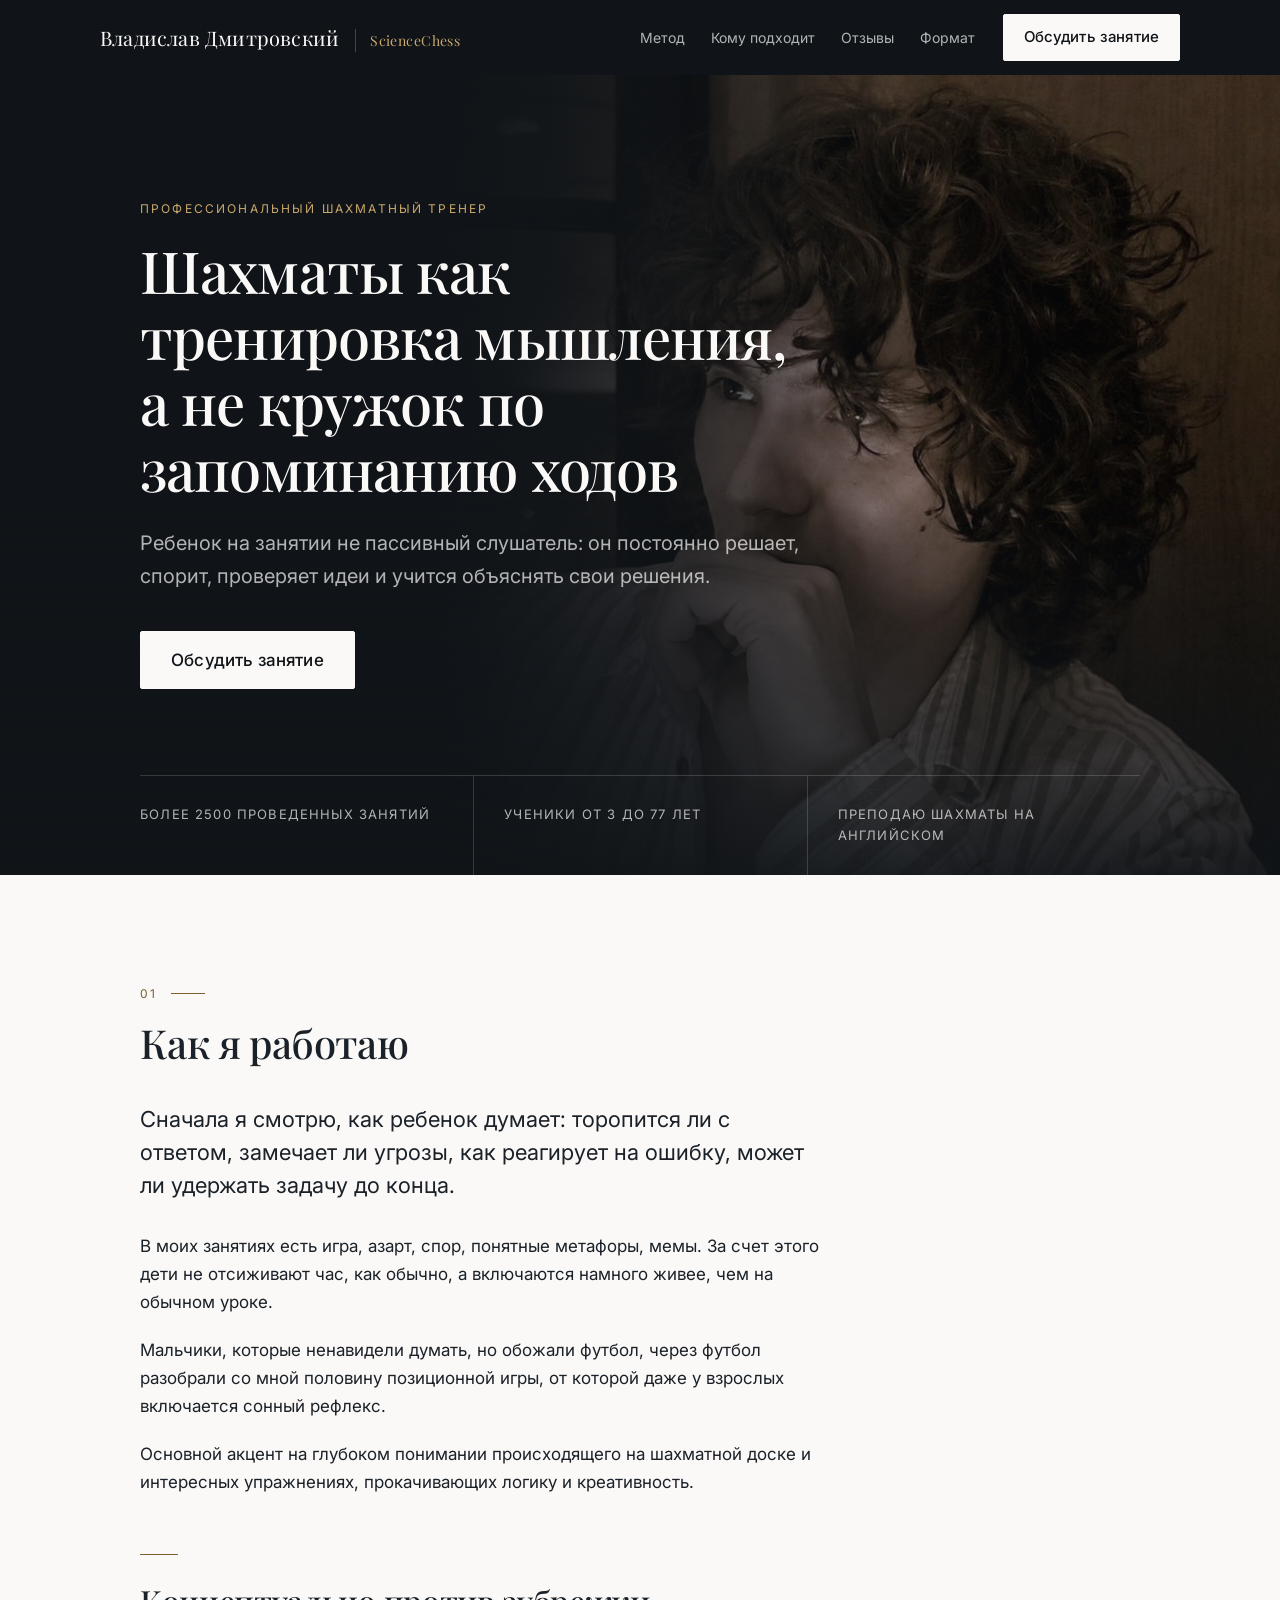
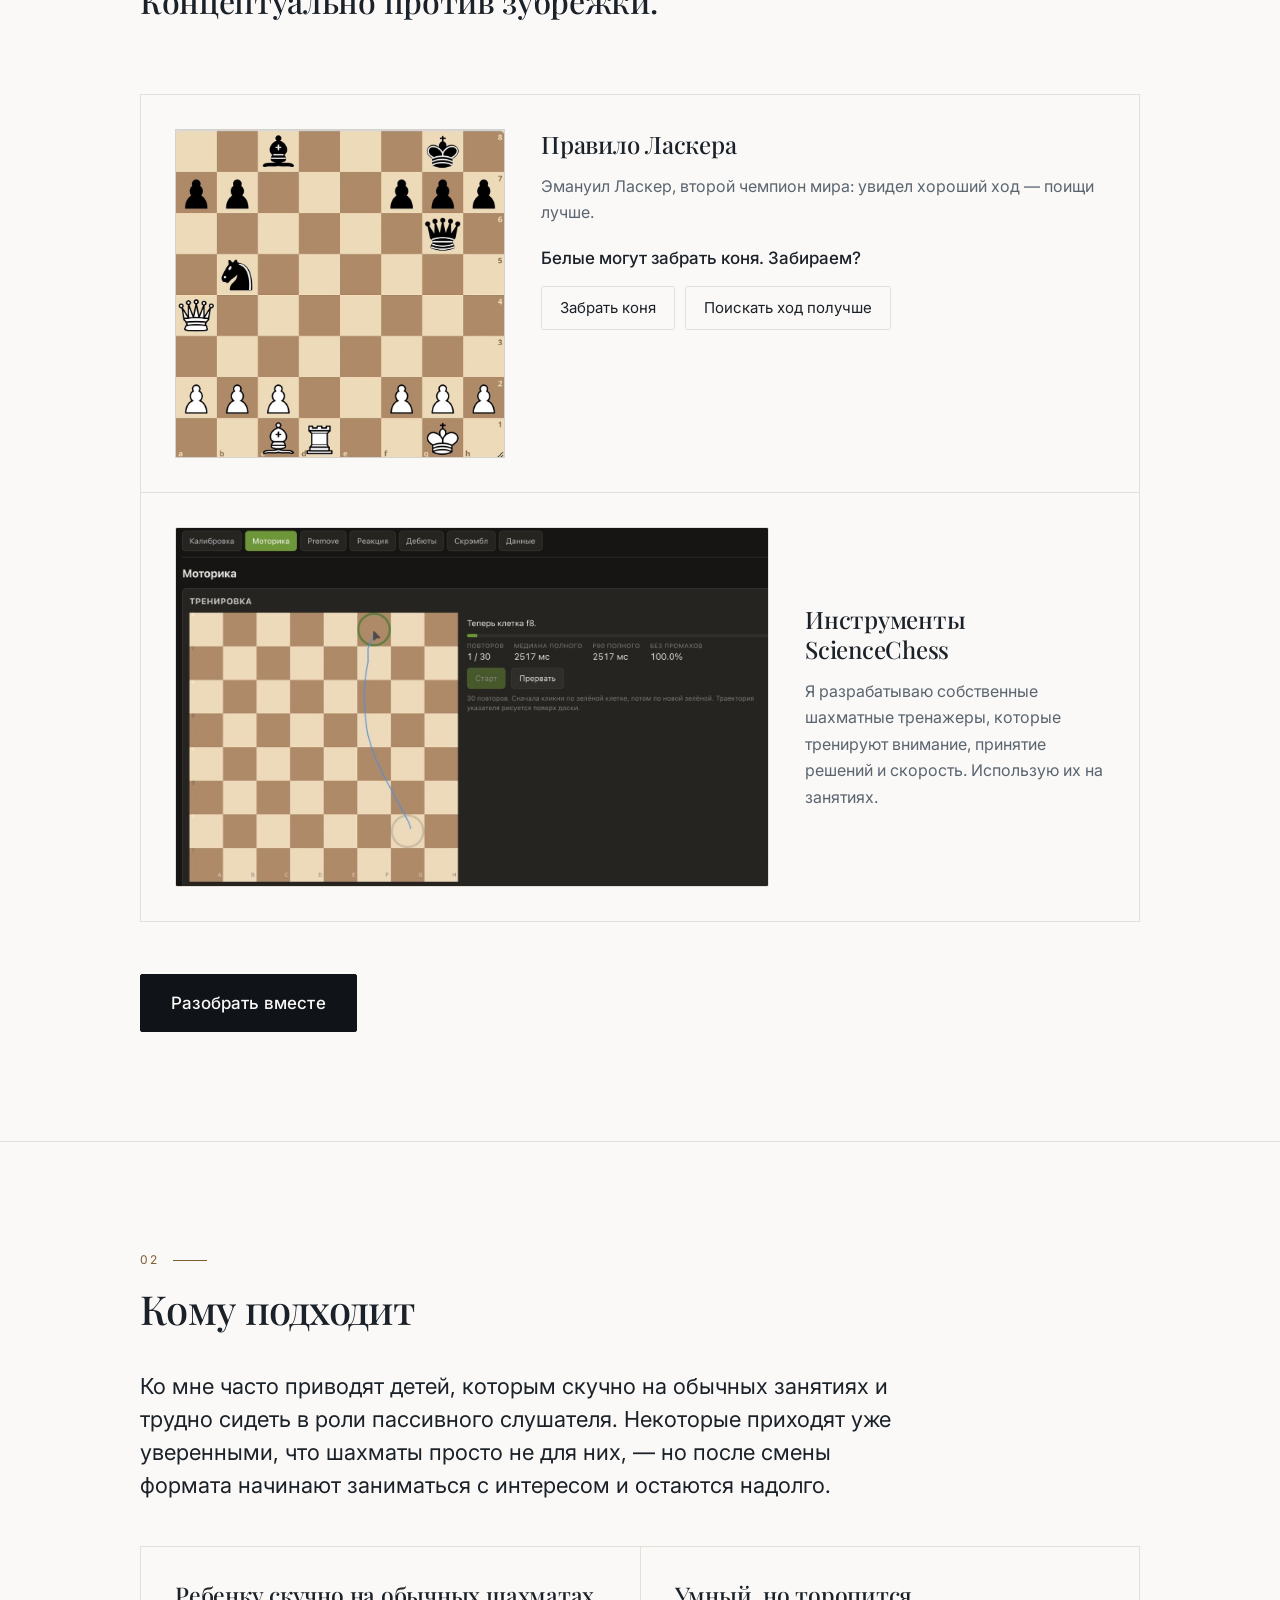
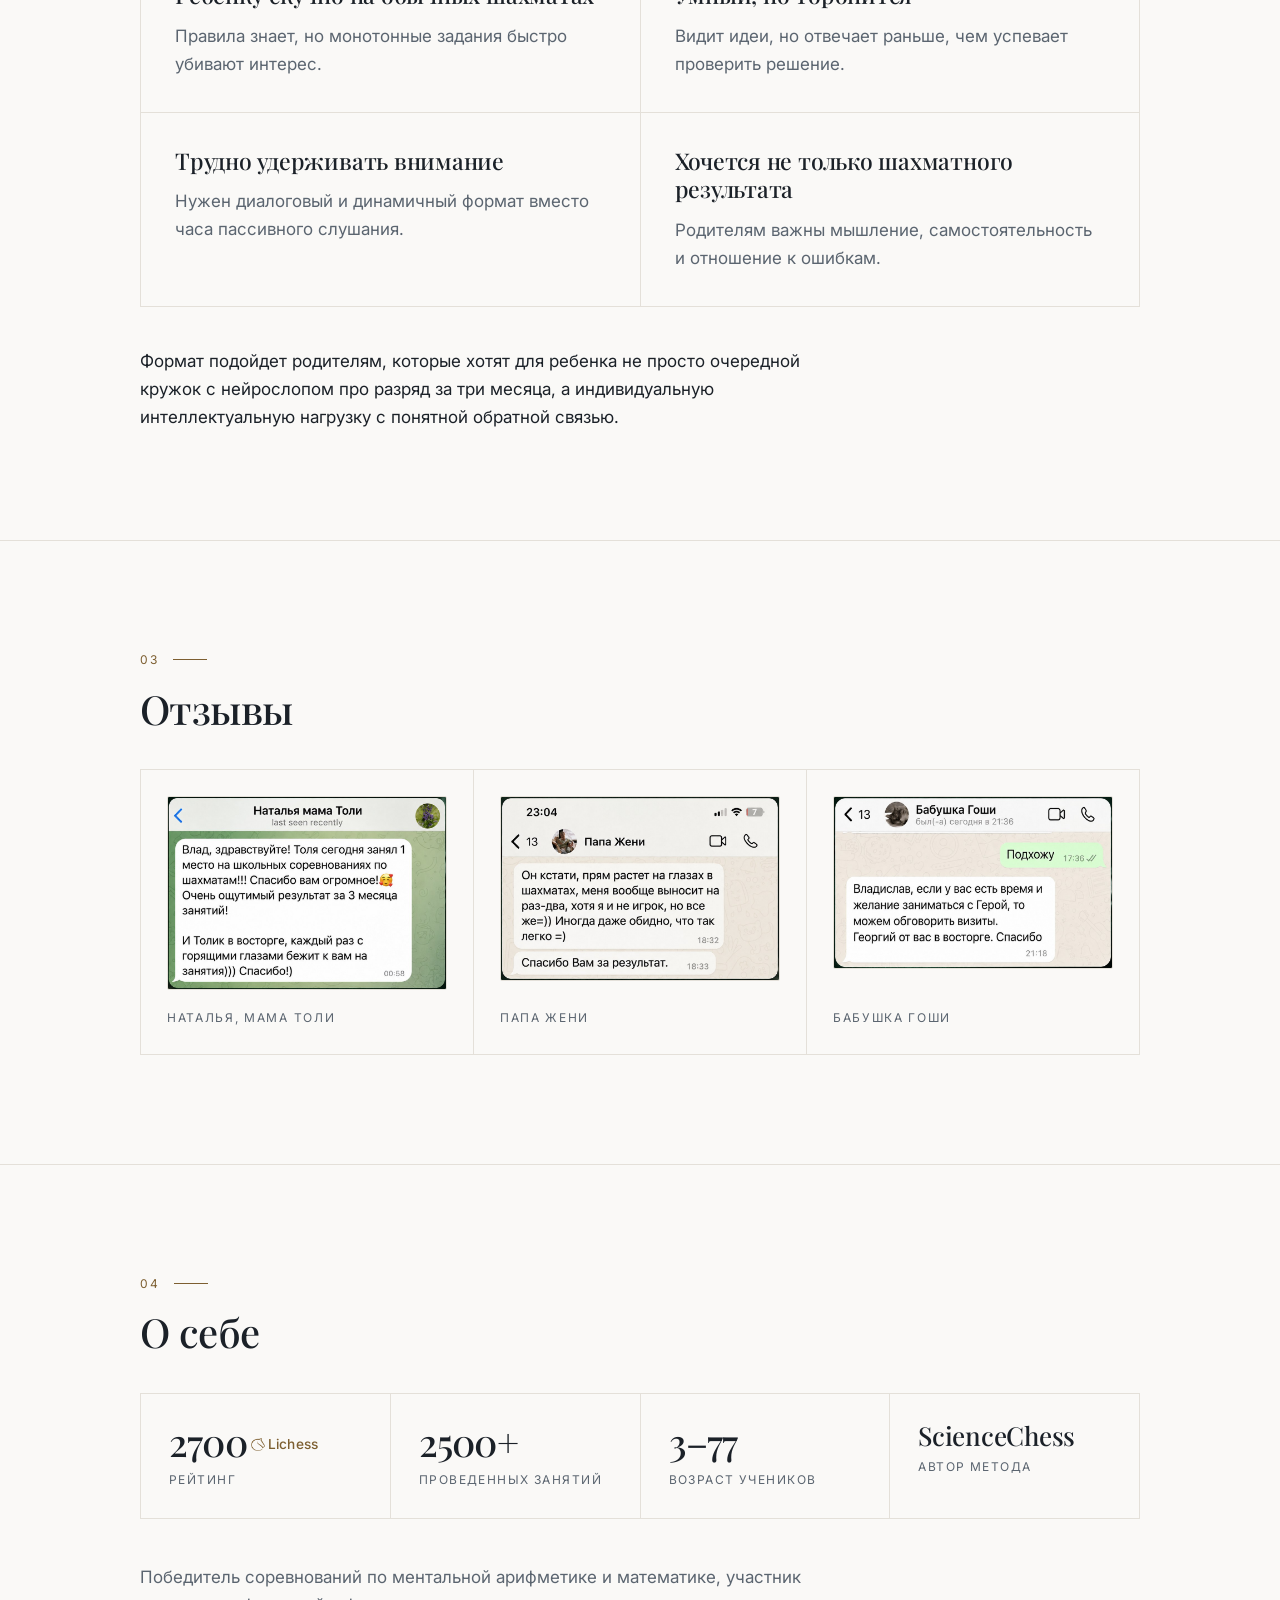
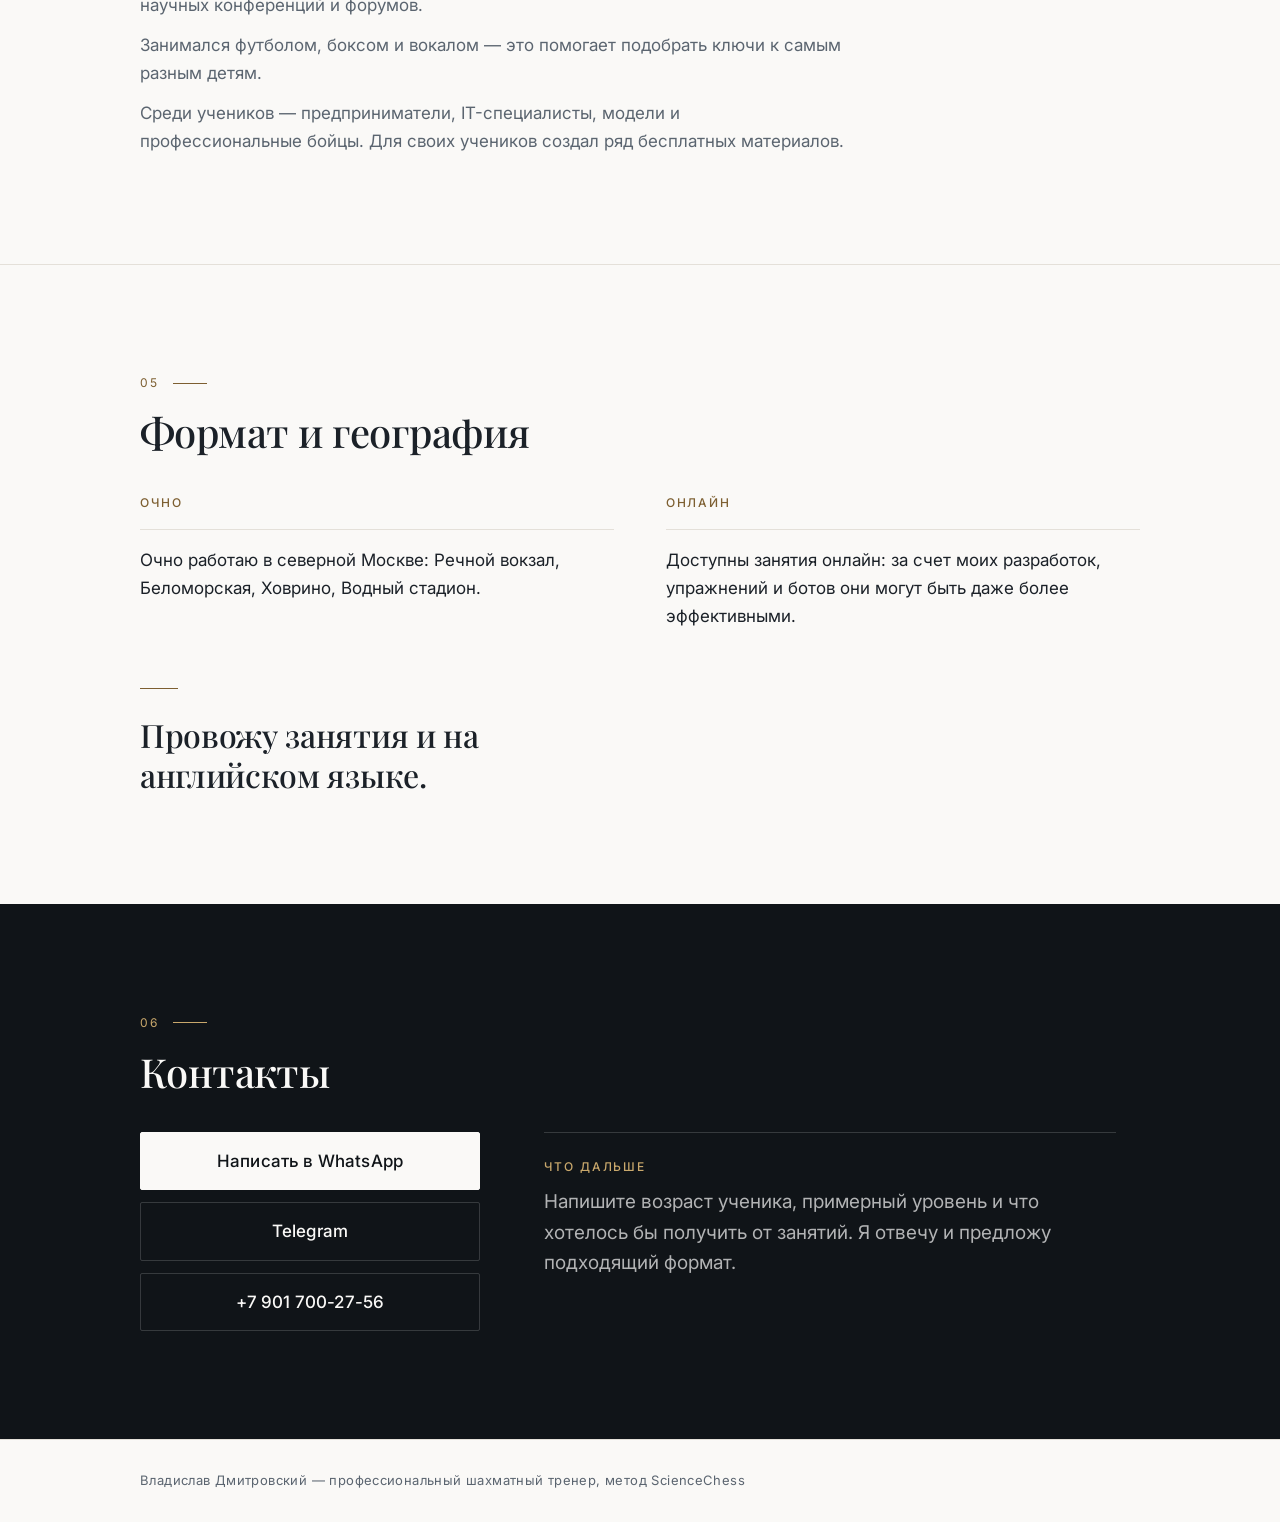
==== index.html @ f766cb36 "Initial site: single-page ScienceChess landing Static index.html with inline CSS/JS, images in image" ====
<!DOCTYPE html>
<html lang="ru">
<head>
<meta charset="utf-8">
<meta name="viewport" content="width=device-width, initial-scale=1, viewport-fit=cover">
<meta name="robots" content="index, follow">

<title>Владислав Дмитровский — шахматный тренер. Метод ScienceChess, очно в Москве и онлайн</title>
<meta name="description" content="Профессиональный шахматный тренер. Шахматы как тренировка мышления, а не кружок по запоминанию ходов. Очно в северной Москве и онлайн, занятия на английском.">

<meta property="og:type" content="website">
<meta property="og:locale" content="ru_RU">
<meta property="og:title" content="Владислав Дмитровский — шахматный тренер. Метод ScienceChess, очно в Москве и онлайн">
<meta property="og:description" content="Профессиональный шахматный тренер. Шахматы как тренировка мышления, а не кружок по запоминанию ходов. Очно в северной Москве и онлайн, занятия на английском.">

<!-- ДОМЕН: единственное место для подстановки после публикации.
     Раскомментируйте три строки и замените ВАШ-ДОМЕН.RU на настоящий адрес без слэша на конце.
     Canonical и og-теги должны быть статичными в HTML — часть поисковых роботов
     и превью-краулеров (включая некоторые мессенджеры) не выполняет JavaScript.
<link rel="canonical" href="https://ВАШ-ДОМЕН.RU/">
<meta property="og:url" content="https://ВАШ-ДОМЕН.RU/">
<meta property="og:image" content="https://ВАШ-ДОМЕН.RU/images/og.jpg">
-->

<!-- АНАЛИТИКА: сюда вставляется готовый код выбранного сервиса
     (например Google Analytics 4 / gtag.js, Plausible или Umami — что решите использовать).
     Ничего вставлять не обязательно: сайт работает и без счетчика. Как только сниппет
     появится здесь, события из <script> внизу страницы (см. раздел АНАЛИТИКА) начнут
     доходить до него сами — их код менять не нужно. Свой Measurement ID/токен
     мы не придумываем, его нужно взять в личном кабинете выбранного сервиса. -->

<link rel="icon" href="data:image/svg+xml,%3Csvg xmlns='http://www.w3.org/2000/svg' viewBox='0 0 32 32'%3E%3Crect width='32' height='32' fill='%23101418'/%3E%3Crect x='6' y='6' width='10' height='10' fill='%23c9a86c'/%3E%3Crect x='16' y='16' width='10' height='10' fill='%23c9a86c'/%3E%3C/svg%3E">

<link rel="preconnect" href="https://fonts.googleapis.com">
<link rel="preconnect" href="https://fonts.gstatic.com" crossorigin>
<link href="https://fonts.googleapis.com/css2?family=Inter:wght@400;500&amp;family=Playfair+Display:wght@500&amp;display=swap" rel="stylesheet">

<style>
/* ==== Палитра и размеры. Для смены оформления правится только этот блок ==== */
:root{
  --ink:#101418;                    /* темные секции: первый экран и контакты */
  --ink-soft:#20272f;
  --paper:#faf9f7;                  /* основной светлый фон */
  --text:#1b2128;
  --muted:#5b6570;
  --line:#e4e0d9;                   /* волосяные линии на светлом */
  --line-dark:rgba(255,255,255,.16);
  --muted-dark:rgba(255,255,255,.68);
  --accent:#7d5f31;                 /* сдержанная латунь, только мелкие акценты */
  --accent-light:#c9a86c;           /* та же латунь для темного фона */
  --wrap:1080px;
  --sp:clamp(64px,8.5vw,116px);     /* вертикальные отступы секций */
}

*{box-sizing:border-box}
html{-webkit-text-size-adjust:100%}
body{
  margin:0;
  background:var(--paper);
  color:var(--text);
  font-family:"Inter",-apple-system,BlinkMacSystemFont,"Segoe UI",Arial,sans-serif;
  font-size:17px;
  line-height:1.65;
  overflow-wrap:break-word;
  -webkit-font-smoothing:antialiased;
}
h1,h2{
  font-family:"Playfair Display",Georgia,"Times New Roman",serif;
  font-weight:500;line-height:1.14;letter-spacing:-.015em;margin:0;
}
h1{font-size:clamp(35px,5.8vw,58px)}
h2{font-size:clamp(26px,3.8vw,40px)}
h3{font-size:12px;font-weight:500;margin:0;letter-spacing:.16em;text-transform:uppercase}
p{margin:0 0 20px}
p:last-child{margin-bottom:0}
a{color:inherit}
::selection{background:var(--accent);color:#fff}

.wrap{max-width:var(--wrap);margin:0 auto;padding:0 clamp(20px,5vw,40px)}
.section,.contacts{scroll-margin-top:16px}
.section{padding:var(--sp) 0}
/* якорь должен всплывать ниже sticky-шапки на всех ширинах, где она sticky (с 760px) */
@media(min-width:760px){.section,.contacts{scroll-margin-top:92px}}
.section + .section{border-top:1px solid var(--line)}
.prose{max-width:62ch}

/* Номер секции над заголовком */
.eyebrow{
  display:flex;align-items:center;gap:14px;
  font-size:12px;letter-spacing:.18em;color:var(--accent);
  margin:0 0 16px;
}
.eyebrow::after{content:"";width:34px;height:1px;background:currentColor}
.sec-head{margin-bottom:38px}

/* Фокус виден на всех интерактивных элементах */
a:focus-visible,button:focus-visible,input:focus-visible,textarea:focus-visible{
  outline:2px solid var(--accent);outline-offset:3px;border-radius:2px;
}
.on-dark a:focus-visible,.on-dark button:focus-visible,
.on-dark input:focus-visible,.on-dark textarea:focus-visible{outline-color:var(--accent-light)}

/* ==== Кнопки. Высота не меньше 44px ==== */
.btn{
  display:inline-flex;align-items:center;justify-content:center;
  min-height:52px;padding:14px 30px;
  border:1px solid var(--ink);border-radius:2px;
  background:var(--ink);color:var(--paper);
  font:inherit;font-weight:500;letter-spacing:.01em;
  text-decoration:none;cursor:pointer;
  transition:background .18s ease,color .18s ease,border-color .18s ease;
}
.btn-sm{min-height:46px;padding:10px 20px;font-size:15px}
.btn-outline{background:transparent;color:var(--ink);border-color:var(--ink)}
/* Те же кнопки на темном фоне */
.on-dark .btn{background:var(--paper);color:var(--ink);border-color:var(--paper)}
.on-dark .btn-line{background:transparent;color:var(--paper);border-color:var(--line-dark)}

/* ==== Шапка ====
   Полное меню появляется только с 900px: на меньшей ширине оно не влезает
   в одну строку рядом с именем и кнопкой. До 760px шапка совсем компактная */
.site-header{background:var(--ink);color:var(--paper)}
.header-in{
  display:flex;align-items:center;gap:12px 28px;flex-wrap:nowrap;
  padding:12px 0;min-height:56px;
}
.brand{display:flex;align-items:baseline;margin-right:auto;min-width:0}
.brand-top{display:flex;align-items:baseline;gap:clamp(10px,2.6vw,16px)}
.brand-name{font-family:"Playfair Display",serif;font-size:clamp(17px,4.4vw,20px);letter-spacing:.01em;white-space:nowrap}
/* название системы стоит рядом с именем и отделено волосяной линией */
.brand-system{
  font-family:"Playfair Display",Georgia,serif;
  font-size:clamp(12px,3vw,14px);letter-spacing:.03em;color:var(--accent-light);
  white-space:nowrap;padding-left:clamp(9px,2.4vw,14px);
  border-left:1px solid rgba(255,255,255,.22);
}
.nav{display:none}
.header-cta{display:none}
@media(min-width:760px){
  .site-header{position:sticky;top:0;z-index:20}
  .header-in{padding:14px 0}
  .header-cta{display:inline-flex}
}
@media(min-width:940px){
  .nav{display:flex;gap:2px 26px;flex-wrap:nowrap}
}
.nav a{
  display:inline-flex;align-items:center;min-height:44px;white-space:nowrap;
  color:var(--muted-dark);text-decoration:none;font-size:14px;
  transition:color .18s ease;
}

/* ==== Первый экран ==== */
.hero{position:relative;overflow:hidden;background:var(--ink);color:var(--paper);padding:clamp(62px,10vw,124px) 0 0}
.hero > .wrap{position:relative;z-index:2}
/* Фотография на первом экране: файл меняется в .hero-photo */
.hero-photo{
  position:absolute;top:0;right:0;bottom:0;left:34%;z-index:0;pointer-events:none;
  background:url("images/vladislav.jpg") no-repeat 46% 22%/cover;
  filter:grayscale(.35) contrast(1.05) brightness(1.06);
  /* левый край растворяется, чтобы фото не читалось как вставленный прямоугольник */
  -webkit-mask-image:linear-gradient(90deg,transparent 0%,rgba(0,0,0,.45) 26%,#000 58%);
  mask-image:linear-gradient(90deg,transparent 0%,rgba(0,0,0,.45) 26%,#000 58%);
}
/* Затемнение, чтобы текст оставался читаемым поверх фото */
.hero-scrim{
  position:absolute;inset:0;z-index:1;pointer-events:none;
  background:
    linear-gradient(180deg,transparent 52%,rgba(16,20,24,.55) 76%,rgba(16,20,24,.92) 100%),
    linear-gradient(90deg,var(--ink) 0%,rgba(16,20,24,.96) 30%,rgba(16,20,24,.78) 44%,rgba(16,20,24,.4) 64%,rgba(16,20,24,.18) 100%);
}
@media(max-width:759px){
  /* на телефоне фото занимает полосу сверху и растворяется вниз, текст под ним */
  .hero{padding-top:clamp(272px,70vw,360px)}
  .hero-photo{
    left:0;bottom:auto;height:clamp(276px,72vw,368px);
    /* кадр плотнее, чтобы лицо не терялось на маленьком экране */
    background-position:46% 46%;
    background-size:150% auto;
    filter:grayscale(.3) contrast(1.04) brightness(1.12);
    -webkit-mask-image:linear-gradient(180deg,#000 0%,rgba(0,0,0,.9) 52%,transparent 100%);
    mask-image:linear-gradient(180deg,#000 0%,rgba(0,0,0,.9) 52%,transparent 100%);
  }
  .hero-scrim{
    bottom:auto;height:clamp(276px,72vw,368px);
    background:linear-gradient(180deg,rgba(16,20,24,.28) 0%,rgba(16,20,24,.5) 55%,rgba(16,20,24,.9) 88%,var(--ink) 100%);
  }
}
.hero-eyebrow{
  margin:0 0 18px;font-size:clamp(11px,2.6vw,12px);letter-spacing:.18em;
  text-transform:uppercase;color:var(--accent-light);
}
/* на низких экранах фотография занимает меньше места, чтобы текст начинался раньше */
@media(max-width:759px) and (max-height:720px){
  .hero{padding-top:clamp(200px,52vw,268px)}
  .hero-photo,.hero-scrim{height:clamp(204px,54vw,272px)}
}
.hero h1{max-width:19ch}
.hero-sub{margin-top:26px;max-width:52ch;font-size:clamp(17px,2vw,20px);color:var(--muted-dark)}
.hero-cta{margin-top:38px}
/* Полоса фактов внизу первого экрана */
.facts{
  list-style:none;margin:clamp(48px,7vw,86px) 0 0;padding:0;
  display:grid;grid-template-columns:1fr;
  border-top:1px solid var(--line-dark);
}
@media(min-width:760px){.facts{grid-template-columns:repeat(3,1fr)}}
.facts li{
  padding:20px 0;font-size:13px;letter-spacing:.09em;text-transform:uppercase;
  color:var(--muted-dark);border-bottom:1px solid var(--line-dark);
}
@media(min-width:760px){
  .facts li{padding:28px 30px;border-bottom:0;border-left:1px solid var(--line-dark)}
  .facts li:first-child{padding-left:0;border-left:0}
}

/* ==== Текстовые акценты ==== */
.lead{font-size:clamp(19px,2.1vw,22px);line-height:1.5;max-width:55ch;margin-bottom:30px}
.pull{
  margin:clamp(38px,5vw,58px) 0 0;
  font-family:"Playfair Display",serif;font-weight:500;
  font-size:clamp(23px,3.2vw,32px);line-height:1.26;letter-spacing:-.01em;
  max-width:26ch;
}
.pull::before{content:"";display:block;width:38px;height:1px;background:var(--accent);margin-bottom:26px}

/* ==== Две колонки ==== */
.cols{display:grid;gap:clamp(30px,4vw,56px);grid-template-columns:1fr}
@media(min-width:820px){.cols{grid-template-columns:1fr 1fr}}
.col-title{color:var(--accent);margin-bottom:16px;padding-bottom:16px;border-bottom:1px solid var(--line)}

/* ==== Демонстрация: задача и тренажер ==== */
.demo{
  display:grid;gap:1px;grid-template-columns:1fr;
  background:var(--line);border:1px solid var(--line);
  margin-top:clamp(44px,6vw,72px);
}
.demo-card{
  background:var(--paper);padding:clamp(24px,3vw,34px);
  display:grid;gap:clamp(20px,3vw,36px);grid-template-columns:1fr;
}
@media(min-width:820px){
  /* задача: доска слева, вопрос справа. тренажер: снимок крупнее текста */
  .demo-card--task{grid-template-columns:minmax(240px,330px) 1fr;align-items:start}
  .demo-card--tool{grid-template-columns:1fr minmax(230px,300px);align-items:center}
}
.demo-body{display:flex;flex-direction:column;gap:14px}
.demo-card h3{
  font-family:"Playfair Display",Georgia,serif;font-size:clamp(20px,2.2vw,24px);font-weight:500;
  line-height:1.25;letter-spacing:-.01em;text-transform:none;color:var(--text);
}
.demo-intro{margin:0;color:var(--muted);font-size:16px}
.demo-q{margin:4px 0 0;font-weight:500}
.demo-opts{display:flex;flex-wrap:wrap;gap:10px}
.demo-btn{
  min-height:44px;padding:9px 18px;
  border:1px solid var(--line);border-radius:2px;background:transparent;
  font:inherit;font-size:15px;color:var(--text);cursor:pointer;
  transition:border-color .18s ease,background .18s ease;
}
.demo-btn[aria-pressed="true"]{background:var(--ink);border-color:var(--ink);color:var(--paper)}
.demo-out{margin:0;min-height:3em;color:var(--text)}
.demo-out:empty{min-height:0}

/* Доска в расцветке тренажера */
.board-wrap{position:relative;width:100%;max-width:340px}
.board-img{display:block;width:100%;height:auto;border:1px solid rgba(43,33,25,.18)}
.arrows{position:absolute;inset:0;width:100%;height:100%;pointer-events:none}
/* Стрелки, показываются после ответа */
.arrow{opacity:0;transition:opacity .3s ease}
.arrow.on{opacity:1}
@media (prefers-reduced-motion:reduce){.arrow{transition:none}}

.mid-cta{margin:clamp(36px,5vw,52px) 0 0}

/* ==== Кому подходит: четыре сценария ==== */
.cases{
  display:grid;gap:1px;grid-template-columns:1fr;
  background:var(--line);border:1px solid var(--line);margin-top:clamp(30px,4vw,44px);
}
@media(min-width:720px){.cases{grid-template-columns:1fr 1fr}}
.case{background:var(--paper);padding:clamp(24px,3vw,34px);display:flex;flex-direction:column;gap:12px}
.case h3{
  font-family:"Playfair Display",Georgia,serif;font-size:clamp(19px,2.1vw,23px);font-weight:500;
  line-height:1.25;letter-spacing:-.01em;text-transform:none;color:var(--text);
}
.case p{margin:0;color:var(--muted)}
.cases-note{margin-top:clamp(28px,3.5vw,40px);max-width:62ch}

/* ==== О себе: сначала четыре главных факта, потом биография мелким ==== */
.creds{
  list-style:none;margin:0;padding:0;
  display:grid;gap:1px;grid-template-columns:1fr;
  background:var(--line);border:1px solid var(--line);
}
@media(min-width:560px){.creds{grid-template-columns:1fr 1fr}}
@media(min-width:900px){.creds{grid-template-columns:repeat(4,1fr)}}
.creds li{background:var(--paper);padding:clamp(20px,2.6vw,28px);display:flex;flex-direction:column;gap:8px}
.creds-value{
  font-family:"Playfair Display",Georgia,serif;font-weight:500;
  font-size:clamp(28px,3.6vw,38px);line-height:1.05;letter-spacing:-.02em;
}
.creds-value.is-word{font-size:clamp(21px,2.4vw,26px);letter-spacing:-.01em}
/* «Lichess» рядом с рейтингом: набрана обычным шрифтом мельче цифр,
   поэтому размер задан в em относительно родителя — масштабируется вместе с числом */
.creds-platform{
  display:inline-flex;align-items:center;gap:.24em;
  font-family:"Inter",sans-serif;font-weight:500;
  font-size:.36em;letter-spacing:.01em;color:var(--accent);
  vertical-align:.4em;margin-left:.3em;
}
.creds-mark{width:1em;height:1em}
.creds-label{font-size:12px;letter-spacing:.12em;text-transform:uppercase;color:var(--muted)}
.about-more{margin-top:clamp(30px,4vw,44px);max-width:64ch;color:var(--muted)}
.about-more p{margin:0 0 12px}
.about-more p:last-child{margin-bottom:0}

/* ==== Отзывы ==== */
.cards{display:grid;gap:1px;grid-template-columns:1fr;background:var(--line);border:1px solid var(--line)}
@media(min-width:820px){.cards{grid-template-columns:repeat(3,1fr)}}
.card{
  background:var(--paper);margin:0;padding:clamp(20px,2.4vw,26px);
  display:flex;flex-direction:column;gap:18px;
}
/* Скриншот отзыва, по клику открывается крупнее */
.shot{
  display:block;width:100%;padding:0;margin:0;border:1px solid var(--line);
  background:none;cursor:zoom-in;border-radius:2px;overflow:hidden;
  transition:border-color .18s ease;
}
.shot img{display:block;width:100%;height:auto}
.card figcaption{margin-top:auto;font-size:12px;letter-spacing:.14em;text-transform:uppercase;color:var(--muted)}

/* Просмотр скриншота во весь экран */
.lightbox{
  border:0;padding:0;background:transparent;
  max-width:100vw;max-height:100vh;max-height:100dvh;
  width:100%;height:100%;overflow:auto;
}
.lightbox::backdrop{background:rgba(16,20,24,.97)}
.lightbox-in{min-height:100%;display:flex;align-items:center;justify-content:center;padding:clamp(16px,4vw,48px)}
.lightbox img{max-width:min(940px,100%);width:100%;height:auto;border-radius:2px}
.lightbox-close{
  position:fixed;
  top:calc(12px + env(safe-area-inset-top,0px));
  right:calc(12px + env(safe-area-inset-right,0px));
  min-height:44px;min-width:44px;padding:10px 18px;
  border:1px solid rgba(255,255,255,.4);border-radius:2px;
  background:rgba(16,20,24,.7);color:var(--paper);font:inherit;font-size:15px;cursor:pointer;
}
.lightbox-close:focus-visible{outline:2px solid var(--accent-light);outline-offset:3px}

/* ==== Контакты ==== */
.contacts{background:var(--ink);color:var(--paper);padding:var(--sp) 0}
.contacts .eyebrow{color:var(--accent-light)}
.contacts-grid{display:grid;gap:clamp(32px,5vw,72px);grid-template-columns:1fr;align-items:start}
@media(min-width:760px){.contacts-grid{grid-template-columns:minmax(260px,340px) 1fr}}
.contact-links{display:flex;flex-direction:column;gap:12px;max-width:420px}
.contact-links .btn{width:100%}
/* кнопка SMS имеет смысл только там, где есть телефон */
.only-touch{display:none}
@media (hover:none) and (pointer:coarse){.only-touch{display:inline-flex}}
[hidden]{display:none !important}
/* Что происходит после заявки */
.next-step{border-top:1px solid var(--line-dark);padding-top:24px;max-width:52ch}
.next-step h3{color:var(--accent-light);margin-bottom:10px}
.next-step p{margin:0;color:var(--muted-dark);font-size:clamp(17px,1.9vw,19px);line-height:1.6}

.site-footer{padding:30px 0;font-size:13px;letter-spacing:.03em;color:var(--muted);border-top:1px solid var(--line)}

/* ==== Нижняя панель на телефоне: кнопка всегда под рукой ==== */
.mobile-cta{
  position:fixed;left:0;right:0;bottom:0;z-index:30;
  display:flex;gap:10px;
  padding:10px calc(16px + env(safe-area-inset-right,0px))
          calc(10px + env(safe-area-inset-bottom,0px))
          calc(16px + env(safe-area-inset-left,0px));
  background:rgba(250,249,247,.94);border-top:1px solid var(--line);
  backdrop-filter:blur(10px);
  transition:transform .28s ease;
  /* по умолчанию спрятана: пока кнопка на первом экране видна, панель не нужна */
  transform:translateY(130%);
}
.mobile-cta[data-hidden="false"]{transform:translateY(0)}
.mobile-cta .btn{flex:1;min-width:0}
@media(min-width:760px){.mobile-cta{display:none}}
@media(max-width:759px){
  body{padding-bottom:0;transition:padding-bottom .28s ease}
  body.has-mobile-cta{padding-bottom:calc(80px + env(safe-area-inset-bottom,0px))}
}
@media(max-width:759px) and (prefers-reduced-motion:reduce){body{transition:none}}

/* Наведение имеет смысл только для мыши, на тач-устройствах не применяется */
@media (hover:hover) and (pointer:fine){
  .btn:hover{background:var(--ink-soft);border-color:var(--ink-soft)}
  .btn-outline:hover{background:var(--ink);color:var(--paper)}
  .on-dark .btn:hover{background:#fff;border-color:#fff}
  .on-dark .btn-line:hover{background:rgba(255,255,255,.08);border-color:rgba(255,255,255,.45)}
  .nav a:hover{color:var(--paper)}
  .demo-btn:hover{border-color:#cfc8bb;background:rgba(0,0,0,.03)}
  .shot:hover{border-color:#c9c3b8}
  .lightbox-close:hover{background:var(--ink)}
}

/* ==== Появление блоков при скролле ==== */
.reveal{opacity:0;transform:translateY(16px);transition:opacity .6s ease,transform .6s ease}
.reveal.is-visible{opacity:1;transform:none}
@media (prefers-reduced-motion:reduce){
  .reveal{opacity:1;transform:none;transition:none}
  .mobile-cta{transition:none}
  html{scroll-behavior:auto}
}
@media (prefers-reduced-motion:no-preference){html{scroll-behavior:smooth}}
</style>

<!-- Если JS не выполнится, секции с классом .reveal останутся невидимыми
     (в обычном режиме их проявляет скролл-анимация через JS) -->
<noscript><style>.reveal{opacity:1!important;transform:none!important}</style></noscript>
</head>
<body>

<header class="site-header on-dark">
  <div class="wrap header-in">
    <div class="brand">
      <span class="brand-top">
        <span class="brand-name">Владислав Дмитровский</span>
        <span class="brand-system">ScienceChess</span>
      </span>
    </div>
    <nav class="nav" aria-label="Разделы страницы">
      <a href="#how">Метод</a>
      <a href="#who">Кому подходит</a>
      <a href="#reviews">Отзывы</a>
      <a href="#format">Формат</a>
    </nav>
    <a class="btn btn-sm header-cta" href="#contacts">Обсудить занятие</a>
  </div>
</header>

<main>

  <!-- 1. Первый экран -->
  <section class="hero on-dark">
    <div class="hero-photo" aria-hidden="true"></div>
    <div class="hero-scrim" aria-hidden="true"></div>
    <div class="wrap">
      <p class="hero-eyebrow">Профессиональный шахматный тренер</p>
      <h1>Шахматы как тренировка мышления, а не кружок по запоминанию ходов</h1>
      <p class="hero-sub">Ребенок на занятии не пассивный слушатель: он постоянно решает, спорит, проверяет идеи и учится объяснять свои решения.</p>
      <div class="hero-cta"><a class="btn" id="hero-cta" href="#contacts">Обсудить занятие</a></div>
      <ul class="facts">
        <li>Более 2500 проведенных занятий</li>
        <li>Ученики от 3 до 77 лет</li>
        <li>Преподаю шахматы на английском</li>
      </ul>
    </div>
  </section>

  <!-- 2. Как я работаю -->
  <section id="how" class="section reveal">
    <div class="wrap">
      <div class="sec-head">
        <p class="eyebrow">01</p>
        <h2>Как я работаю</h2>
      </div>
      <div class="prose">
        <p class="lead">Сначала я смотрю, как ребенок думает: торопится ли с ответом, замечает ли угрозы, как реагирует на ошибку, может ли удержать задачу до конца.</p>
        <p>В моих занятиях есть игра, азарт, спор, понятные метафоры, мемы. За счет этого дети не отсиживают час, как обычно, а включаются намного живее, чем на обычном уроке.</p>
        <p>Мальчики, которые ненавидели думать, но обожали футбол, через футбол разобрали со мной половину позиционной игры, от которой даже у взрослых включается сонный рефлекс.</p>
        <p>Основной акцент на глубоком понимании происходящего на шахматной доске и интересных упражнениях, прокачивающих логику и креативность.</p>
      </div>
      <p class="pull">Концептуально против зубрежки.</p>

      <div class="demo">
        <!-- Задача. Диаграмма — images/task-board.jpg, стрелки задаются в BOARD_ARROWS -->
        <div class="demo-card demo-card--task">
          <div class="board-wrap">
            <img class="board-img" src="images/task-board.jpg" width="900" height="899" loading="lazy" decoding="async"
                 alt="Позиция: у белых ферзь a4, ладья d1, слон c1, король g1 и пешки a2, b2, c2, f2, g2, h2. У черных ферзь g6, конь b5, слон c8, король g8 и пешки a7, b7, f7, g7, h7. Ход белых.">
          </div>
          <div class="demo-body">
            <h3>Правило Ласкера</h3>
            <p class="demo-intro">Эмануил Ласкер, второй чемпион мира: увидел хороший ход — поищи лучше.</p>
            <p class="demo-q">Белые могут забрать коня. Забираем?</p>
            <div class="demo-opts">
              <button class="demo-btn" type="button" data-answer="grab">Забрать коня</button>
              <button class="demo-btn" type="button" data-answer="look">Поискать ход получше</button>
            </div>
            <p class="demo-out" id="demo-out" role="status" aria-live="polite"></p>
          </div>
        </div>

        <!-- Тренажер -->
        <div class="demo-card demo-card--tool">
          <button class="shot" type="button" aria-label="Открыть снимок тренажера крупнее">
            <img src="images/trainer-1.jpg" width="1400" height="845" loading="lazy" decoding="async"
                 alt="Экран моего тренажера: на доске подсвечены клетки, поверх нарисована траектория указателя, рядом счетчик повторов и время.">
          </button>
          <div class="demo-body">
            <h3>Инструменты ScienceChess</h3>
            <p class="demo-intro">Я разрабатываю собственные шахматные тренажеры, которые тренируют внимание, принятие решений и скорость. Использую их на занятиях.</p>
          </div>
        </div>
      </div>

      <p class="mid-cta"><a class="btn" id="mid-cta" href="#contacts">Разобрать вместе</a></p>
    </div>
  </section>

  <!-- 3. Кому подходит -->
  <section id="who" class="section reveal">
    <div class="wrap">
      <div class="sec-head">
        <p class="eyebrow">02</p>
        <h2>Кому подходит</h2>
      </div>
      <p class="lead">Ко мне часто приводят детей, которым скучно на обычных занятиях и трудно сидеть в роли пассивного слушателя. Некоторые приходят уже уверенными, что шахматы просто не для них, — но после смены формата начинают заниматься с интересом и остаются надолго.</p>

      <div class="cases">
        <div class="case">
          <h3>Ребенку скучно на обычных шахматах</h3>
          <p>Правила знает, но монотонные задания быстро убивают интерес.</p>
        </div>
        <div class="case">
          <h3>Умный, но торопится</h3>
          <p>Видит идеи, но отвечает раньше, чем успевает проверить решение.</p>
        </div>
        <div class="case">
          <h3>Трудно удерживать внимание</h3>
          <p>Нужен диалоговый и динамичный формат вместо часа пассивного слушания.</p>
        </div>
        <div class="case">
          <h3>Хочется не только шахматного результата</h3>
          <p>Родителям важны мышление, самостоятельность и отношение к ошибкам.</p>
        </div>
      </div>

      <p class="cases-note">Формат подойдет родителям, которые хотят для ребенка не просто очередной кружок с нейрослопом про разряд за три месяца, а индивидуальную интеллектуальную нагрузку с понятной обратной связью.</p>
    </div>
  </section>

  <!-- 4. Отзывы -->
  <section id="reviews" class="section reveal">
    <div class="wrap">
      <div class="sec-head">
        <p class="eyebrow">03</p>
        <h2>Отзывы</h2>
      </div>
      <div class="cards">
        <figure class="card">
          <button class="shot" type="button" aria-label="Открыть отзыв крупнее">
            <img src="images/review-1.jpg" width="1000" height="690" loading="lazy" decoding="async"
                 alt="Сообщение от Натальи, мамы Толи: Толя сегодня занял 1 место на школьных соревнованиях по шахматам, очень ощутимый результат за 3 месяца занятий. И Толик в восторге, каждый раз с горящими глазами бежит к вам на занятия.">
          </button>
          <figcaption>Наталья, мама Толи</figcaption>
        </figure>
        <figure class="card">
          <button class="shot" type="button" aria-label="Открыть отзыв крупнее">
            <img src="images/review-2.jpg" width="1000" height="658" loading="lazy" decoding="async"
                 alt="Сообщение от папы Жени: он прям растет на глазах в шахматах, меня вообще выносит на раз-два, хотя я и не игрок. Спасибо вам за результат.">
          </button>
          <figcaption>Папа Жени</figcaption>
        </figure>
        <figure class="card">
          <button class="shot" type="button" aria-label="Открыть отзыв крупнее">
            <img src="images/review-3.jpg" width="1000" height="614" loading="lazy" decoding="async"
                 alt="Сообщение от бабушки Гоши: Владислав, если у вас есть время и желание заниматься с Герой, то можем обговорить визиты. Георгий от вас в восторге.">
          </button>
          <figcaption>Бабушка Гоши</figcaption>
        </figure>
      </div>
    </div>
  </section>

  <!-- 5. О себе -->
  <section id="about" class="section reveal">
    <div class="wrap">
      <div class="sec-head">
        <p class="eyebrow">04</p>
        <h2>О себе</h2>
      </div>
      <ul class="creds">
        <li>
          <span class="creds-value">2700<span class="creds-platform"><img class="creds-mark" src="images/lichess.png" width="96" height="96" alt="" decoding="async">Lichess</span></span>
          <span class="creds-label">рейтинг</span>
        </li>
        <li>
          <span class="creds-value">2500+</span>
          <span class="creds-label">проведенных занятий</span>
        </li>
        <li>
          <span class="creds-value">3–77</span>
          <span class="creds-label">возраст учеников</span>
        </li>
        <li>
          <span class="creds-value is-word">ScienceChess</span>
          <span class="creds-label">автор метода</span>
        </li>
      </ul>

      <div class="about-more">
        <p>Победитель соревнований по ментальной арифметике и математике, участник научных конференций и форумов.</p>
        <p>Занимался футболом, боксом и вокалом — это помогает подобрать ключи к самым разным детям.</p>
        <p>Среди учеников — предприниматели, IT-специалисты, модели и профессиональные бойцы. Для своих учеников создал ряд бесплатных материалов.</p>
      </div>
    </div>
  </section>

  <!-- 6. Формат и география -->
  <section id="format" class="section reveal">
    <div class="wrap">
      <div class="sec-head">
        <p class="eyebrow">05</p>
        <h2>Формат и география</h2>
      </div>
      <div class="cols">
        <div>
          <h3 class="col-title">Очно</h3>
          <p>Очно работаю в северной Москве: Речной вокзал, Беломорская, Ховрино, Водный стадион.</p>
        </div>
        <div>
          <h3 class="col-title">Онлайн</h3>
          <p>Доступны занятия онлайн: за счет моих разработок, упражнений и ботов они могут быть даже более эффективными.</p>
        </div>
      </div>
      <p class="pull">Провожу занятия и на английском языке.</p>
    </div>
  </section>

  <!-- 7. Контакты -->
  <section id="contacts" class="contacts on-dark">
    <div class="wrap">
      <div class="sec-head">
        <p class="eyebrow">06</p>
        <h2>Контакты</h2>
      </div>
      <div class="contacts-grid">
        <div class="contact-links">
          <a class="btn" id="link-wa" href="https://wa.me/79017002756" target="_blank" rel="noopener">Написать в WhatsApp</a>
          <a class="btn btn-line" id="link-tg" href="https://t.me/vLdm56" target="_blank" rel="noopener">Telegram</a>
          <a class="btn btn-line" id="link-mail" href="#" hidden>Написать на почту</a>
          <a class="btn btn-line only-touch" id="link-sms" href="sms:+79017002756">Отправить сообщение</a>
          <a class="btn btn-line" id="link-phone" href="tel:+79017002756">+7 901 700-27-56</a>
        </div>

        <div class="next-step">
          <h3>Что дальше</h3>
          <p>Напишите возраст ученика, примерный уровень и что хотелось бы получить от занятий. Я отвечу и предложу подходящий формат.</p>
        </div>
      </div>
    </div>
  </section>

</main>

<footer class="site-footer">
  <div class="wrap">
    Владислав Дмитровский — профессиональный шахматный тренер, метод ScienceChess
  </div>
</footer>

<!-- Просмотр скриншота отзыва во весь экран -->
<dialog class="lightbox" id="lightbox">
  <div class="lightbox-in">
    <img id="lightbox-img" src="" alt="">
  </div>
  <button class="lightbox-close" type="button" id="lightbox-close">Закрыть</button>
</dialog>

<!-- Нижняя панель, только на телефоне -->
<div class="mobile-cta" id="mobile-cta">
  <a class="btn btn-sm" id="link-wa-mobile" href="https://wa.me/79017002756" target="_blank" rel="noopener">WhatsApp</a>
  <a class="btn btn-sm btn-outline" id="link-tg-mobile" href="https://t.me/vLdm56" target="_blank" rel="noopener">Telegram</a>
</div>

<script>
/* ------------------------------------------------------------------
   Базовый контент (текст, телефон, Telegram, WhatsApp, «Что дальше»)
   уже прописан прямо в HTML и работает без JavaScript.
   Скрипт ниже только ДОБАВЛЯЕТ поведение:
   — дописывает готовый текст сообщения к WhatsApp/SMS-ссылкам;
   — показывает кнопку почты, если ниже указан EMAIL;
   — рисует стрелки на диаграмме и переключает ответы задачи;
   — открывает lightbox, анимирует появление блоков;
   — управляет нижней mobile-панелью;
   — отправляет события в аналитику (см. раздел АНАЛИТИКА в конце).
   Домен сайта (canonical, og:url, og:image) — статичный комментарий
   в <head>, см. пометку "ДОМЕН" в начале файла.
------------------------------------------------------------------- */

const EMAIL          = "";   // почта для кнопки «Написать на почту». Пока пусто — кнопки нет

// Заготовка сообщения. Дописывается к ссылкам WhatsApp/SMS/почты, чтобы
// человеку не пришлось придумывать первую фразу, а нужные данные пришли сразу
const MESSAGE_SUBJECT = "Занятия шахматами";
const MESSAGE_TEXT    = "Здравствуйте! Пишу по поводу занятий шахматами.\n\n"
                      + "Возраст ученика: \n"
                      + "Примерный уровень: \n"
                      + "Что хотелось бы от занятий: ";

// диаграмма лежит в images/task-board.jpg
// стрелки: откуда, куда, цвет. Первая — заманчивое взятие, вторая — мат
const BOARD_ARROWS   = [
  { id: "grab", from: "a4", to: "b5", color: "#3a2b1d" },
  { id: "best", from: "d1", to: "d8", color: "#5f8f3e" }
];
// что показываем после каждого ответа
const DEMO_ANSWERS = {
  grab: "Конь достается бесплатно, ход правда хороший. Но по правилу Ласкера хороший ход — это повод поискать лучше, а не повод остановиться.",
  look: "Ладья идет на d8 — мат. Партия заканчивается сразу, и конь уже не нужен. Это и есть правило Ласкера в работе."
};

/* WhatsApp и SMS дописываются готовым текстом сообщения — это единственное,
   ради чего им нужен JS. Базовые href уже рабочие и прописаны в HTML:
   если этот блок не выполнится, кнопки все равно открывают чат/приложение,
   просто без предзаполненного текста */
(function () {
  const text = encodeURIComponent(MESSAGE_TEXT);
  ["link-wa", "link-wa-mobile"].forEach(function (id) {
    const el = document.getElementById(id);
    if (el) el.href += "?text=" + text;
  });
  const sms = document.getElementById("link-sms");
  if (sms) sms.href += (sms.href.indexOf("?") > -1 ? "&" : "?") + "body=" + text;
})();

/* Почта появляется, только если адрес указан — придумывать его нельзя */
(function () {
  const el = document.getElementById("link-mail");
  if (!el) return;
  if (!EMAIL) { el.remove(); return; }
  el.href = "mailto:" + EMAIL
          + "?subject=" + encodeURIComponent(MESSAGE_SUBJECT)
          + "&body=" + encodeURIComponent(MESSAGE_TEXT);
  el.hidden = false;
})();

/* Стрелки поверх готовой диаграммы. Слой лежит в тех же координатах 8x8,
   что и доска на картинке, поэтому стрелки попадают ровно в клетки */
(function () {
  const wrap = document.querySelector(".board-wrap");
  if (!wrap) return;

  const NS = "http://www.w3.org/2000/svg";
  const FILES = "abcdefgh";

  function el(name, attrs) {
    const node = document.createElementNS(NS, name);
    Object.keys(attrs || {}).forEach(function (k) { node.setAttribute(k, attrs[k]); });
    return node;
  }
  function center(square) {
    return { x: FILES.indexOf(square[0]) + 0.5, y: 8 - parseInt(square[1], 10) + 0.5 };
  }

  const svg = el("svg", {
    class: "arrows", viewBox: "0 0 8 8", preserveAspectRatio: "none",
    "aria-hidden": "true", focusable: "false"
  });
  const defs = el("defs", {});
  svg.appendChild(defs);

  BOARD_ARROWS.forEach(function (a) {
    const marker = el("marker", {
      id: "head-" + a.id, viewBox: "0 0 10 10", refX: 7, refY: 5,
      markerWidth: 4, markerHeight: 4, orient: "auto-start-reverse"
    });
    marker.appendChild(el("path", { d: "M0,1 L10,5 L0,9 z", fill: a.color }));
    defs.appendChild(marker);

    // хвост отодвинут от центра, чтобы фигура под ним оставалась видна
    const from = center(a.from), to = center(a.to);
    const dx = to.x - from.x, dy = to.y - from.y;
    const len = Math.sqrt(dx * dx + dy * dy) || 1;
    const line = el("line", {
      class: "arrow",
      x1: from.x + (dx / len) * 0.36, y1: from.y + (dy / len) * 0.36,
      x2: to.x - (dx / len) * 0.12,   y2: to.y - (dy / len) * 0.12,
      stroke: a.color, "stroke-width": 0.13, "stroke-linecap": "round",
      "marker-end": "url(#head-" + a.id + ")"
    });
    line.dataset.arrow = a.id;
    svg.appendChild(line);
  });

  wrap.appendChild(svg);
})();

/* Ответ на задачу: подсвечивается своя стрелка и появляется объяснение */
(function () {
  const buttons = Array.prototype.slice.call(document.querySelectorAll(".demo-btn"));
  const out = document.getElementById("demo-out");
  if (!buttons.length || !out) return;

  buttons.forEach(function (btn) {
    btn.setAttribute("aria-pressed", "false");
    btn.addEventListener("click", function () {
      const answer = btn.dataset.answer;
      buttons.forEach(function (b) {
        b.setAttribute("aria-pressed", b === btn ? "true" : "false");
      });
      out.textContent = DEMO_ANSWERS[answer] || "";
      // «забрать» показывает только взятие, «поискать» показывает обе стрелки
      document.querySelectorAll(".arrow").forEach(function (line) {
        const show = answer === "look" ? true : line.dataset.arrow === "grab";
        line.classList.toggle("on", show);
      });
      track("demo_answer_" + answer);
    });
  });
})();

/* Скриншоты отзывов открываются крупнее. Esc и клик по фону закрывают */
(function () {
  const box = document.getElementById("lightbox");
  const big = document.getElementById("lightbox-img");
  if (!box || !big || typeof box.showModal !== "function") return;

  document.querySelectorAll("#reviews .shot").forEach(function (btn, i) {
    btn.addEventListener("click", function () {
      const img = btn.querySelector("img");
      big.src = img.currentSrc || img.src;
      big.alt = img.alt;
      box.showModal();
      track("review_open", { review: "review_" + (i + 1) });
    });
  });
  document.querySelectorAll(".demo-card--tool .shot").forEach(function (btn) {
    btn.addEventListener("click", function () {
      const img = btn.querySelector("img");
      big.src = img.currentSrc || img.src;
      big.alt = img.alt;
      box.showModal();
    });
  });

  document.getElementById("lightbox-close").addEventListener("click", function () { box.close(); });
  box.addEventListener("click", function (e) {
    if (e.target === box || e.target.classList.contains("lightbox-in")) box.close();
  });
  box.addEventListener("close", function () { big.src = ""; });
})();

/* Появление блоков при скролле. При prefers-reduced-motion не запускается.
   Пока JS не выполнился, блоки видны сразу — см. <noscript> в <head>/<body> */
(function () {
  const blocks = document.querySelectorAll(".reveal");
  const reduced = window.matchMedia("(prefers-reduced-motion: reduce)").matches;
  if (reduced || !("IntersectionObserver" in window)) {
    blocks.forEach(function (b) { b.classList.add("is-visible"); });
    return;
  }
  const io = new IntersectionObserver(function (entries) {
    entries.forEach(function (e) {
      if (e.isIntersecting) { e.target.classList.add("is-visible"); io.unobserve(e.target); }
    });
  }, { rootMargin: "0px 0px -8% 0px", threshold: 0.04 });
  blocks.forEach(function (b) { io.observe(b); });
})();

/* Нижняя панель появляется, только когда кнопка первого экрана ушла с экрана,
   и снова прячется у блока контактов, чтобы не закрывать форму. Отдельный
   класс на body включает нижний отступ ТОЛЬКО пока панель реально видна —
   иначе после того как панель прячется у контактов, под футером оставался
   бы пустой хвост высотой с панель */
(function () {
  const bar = document.getElementById("mobile-cta");
  const heroCta = document.getElementById("hero-cta");
  const contacts = document.getElementById("contacts");
  if (!bar) return;

  function setHidden(hidden) {
    bar.dataset.hidden = hidden ? "true" : "false";
    document.body.classList.toggle("has-mobile-cta", !hidden);
  }

  if (!("IntersectionObserver" in window)) { setHidden(false); return; }

  const visible = { hero: true, contacts: false };
  function apply() { setHidden(visible.hero || visible.contacts); }

  if (heroCta) {
    new IntersectionObserver(function (entries) {
      visible.hero = entries[0].isIntersecting;
      apply();
    }, { threshold: 0 }).observe(heroCta);
  } else {
    visible.hero = false;
  }

  if (contacts) {
    new IntersectionObserver(function (entries) {
      visible.contacts = entries[0].isIntersecting;
      apply();
    }, { threshold: 0.05 }).observe(contacts);
  }

  apply();
})();

/* ==== АНАЛИТИКА ====
   Независимый от провайдера слой событий. Сам по себе ничего никуда не
   отправляет и не ставит ни одной куки — только складывает события во
   внутреннюю очередь (window.__scEvents, видно в консоли для отладки)
   и, если на странице уже загружен счетчик, передает их дальше:
   — window.gtag       (Google Analytics 4 / Google Tag Manager);
   — window.plausible   (Plausible);
   — window.umami.track (Umami).
   Никакой Measurement ID, ключ или аккаунт здесь не прописаны и не
   выдуманы. Чтобы данные реально начали собираться, вставьте готовый
   код выбранного сервиса в <head> (см. пометку "АНАЛИТИКА" в начале
   файла) — события начнут доходить до него без единой правки здесь.
   Персональные данные (текст сообщений, телефон, email) в события не
   попадают: собираются только клики и факт прокрутки. */
window.__scEvents = window.__scEvents || [];

function track(name, params) {
  const payload = params || {};
  window.__scEvents.push({ name: name, params: payload, t: Date.now() });
  if (typeof window.gtag === "function") window.gtag("event", name, payload);
  if (typeof window.plausible === "function") window.plausible(name, { props: payload });
  if (window.umami && typeof window.umami.track === "function") window.umami.track(name, payload);
}

/* просмотр страницы + источник перехода: реферер и utm-метки из адреса */
(function () {
  const params = new URLSearchParams(location.search);
  const utm = {};
  ["utm_source", "utm_medium", "utm_campaign", "utm_term", "utm_content"].forEach(function (key) {
    const v = params.get(key);
    if (v) utm[key] = v;
  });
  track("page_view", Object.assign({ path: location.pathname, referrer: document.referrer || "" }, utm));
})();

/* клики по всем CTA и каналам связи */
[
  ["hero-cta", "hero_cta_click"],
  ["mid-cta", "mid_cta_click"],
  ["link-wa", "whatsapp_click"],
  ["link-wa-mobile", "mobile_whatsapp_click"],
  ["link-tg", "telegram_click"],
  ["link-tg-mobile", "mobile_telegram_click"],
  ["link-phone", "phone_click"],
  ["link-sms", "sms_click"],
  ["link-mail", "email_click"]
].forEach(function (pair) {
  const el = document.getElementById(pair[0]);
  if (el) el.addEventListener("click", function () { track(pair[1]); });
});
document.querySelectorAll(".header-cta").forEach(function (el) {
  el.addEventListener("click", function () { track("header_cta_click"); });
});

/* глубина прокрутки: только 4 отметки, не на каждый пиксель */
(function () {
  const marks = [25, 50, 75, 90];
  const fired = new Set();
  let ticking = false;

  function check() {
    ticking = false;
    const doc = document.documentElement;
    const scrolled = doc.scrollTop + window.innerHeight;
    const percent = Math.min(100, Math.round((scrolled / doc.scrollHeight) * 100));
    marks.forEach(function (m) {
      if (percent >= m && !fired.has(m)) {
        fired.add(m);
        track("scroll_depth", { percent: m });
      }
    });
    if (fired.size === marks.length) window.removeEventListener("scroll", onScroll);
  }
  function onScroll() {
    if (ticking) return;
    ticking = true;
    requestAnimationFrame(check);
  }
  window.addEventListener("scroll", onScroll, { passive: true });
  check();
})();

</script>

</body>
</html>
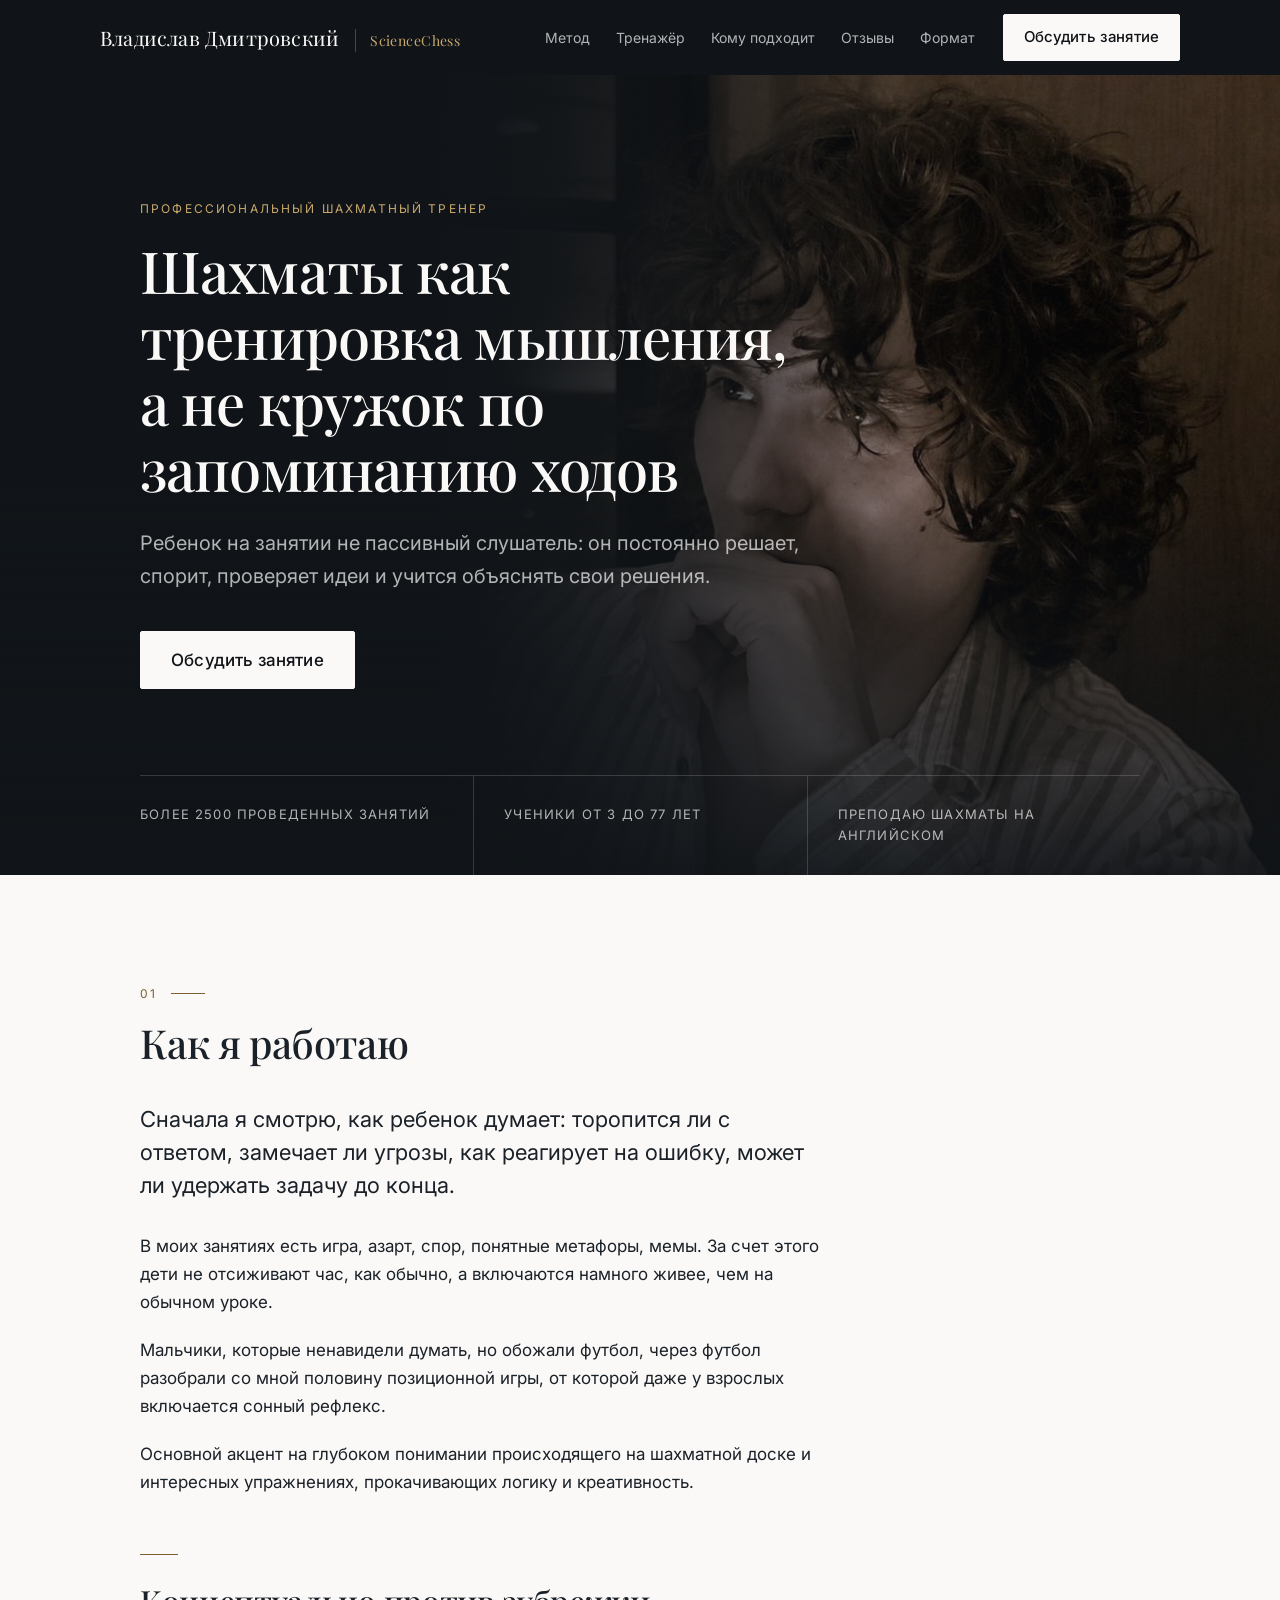
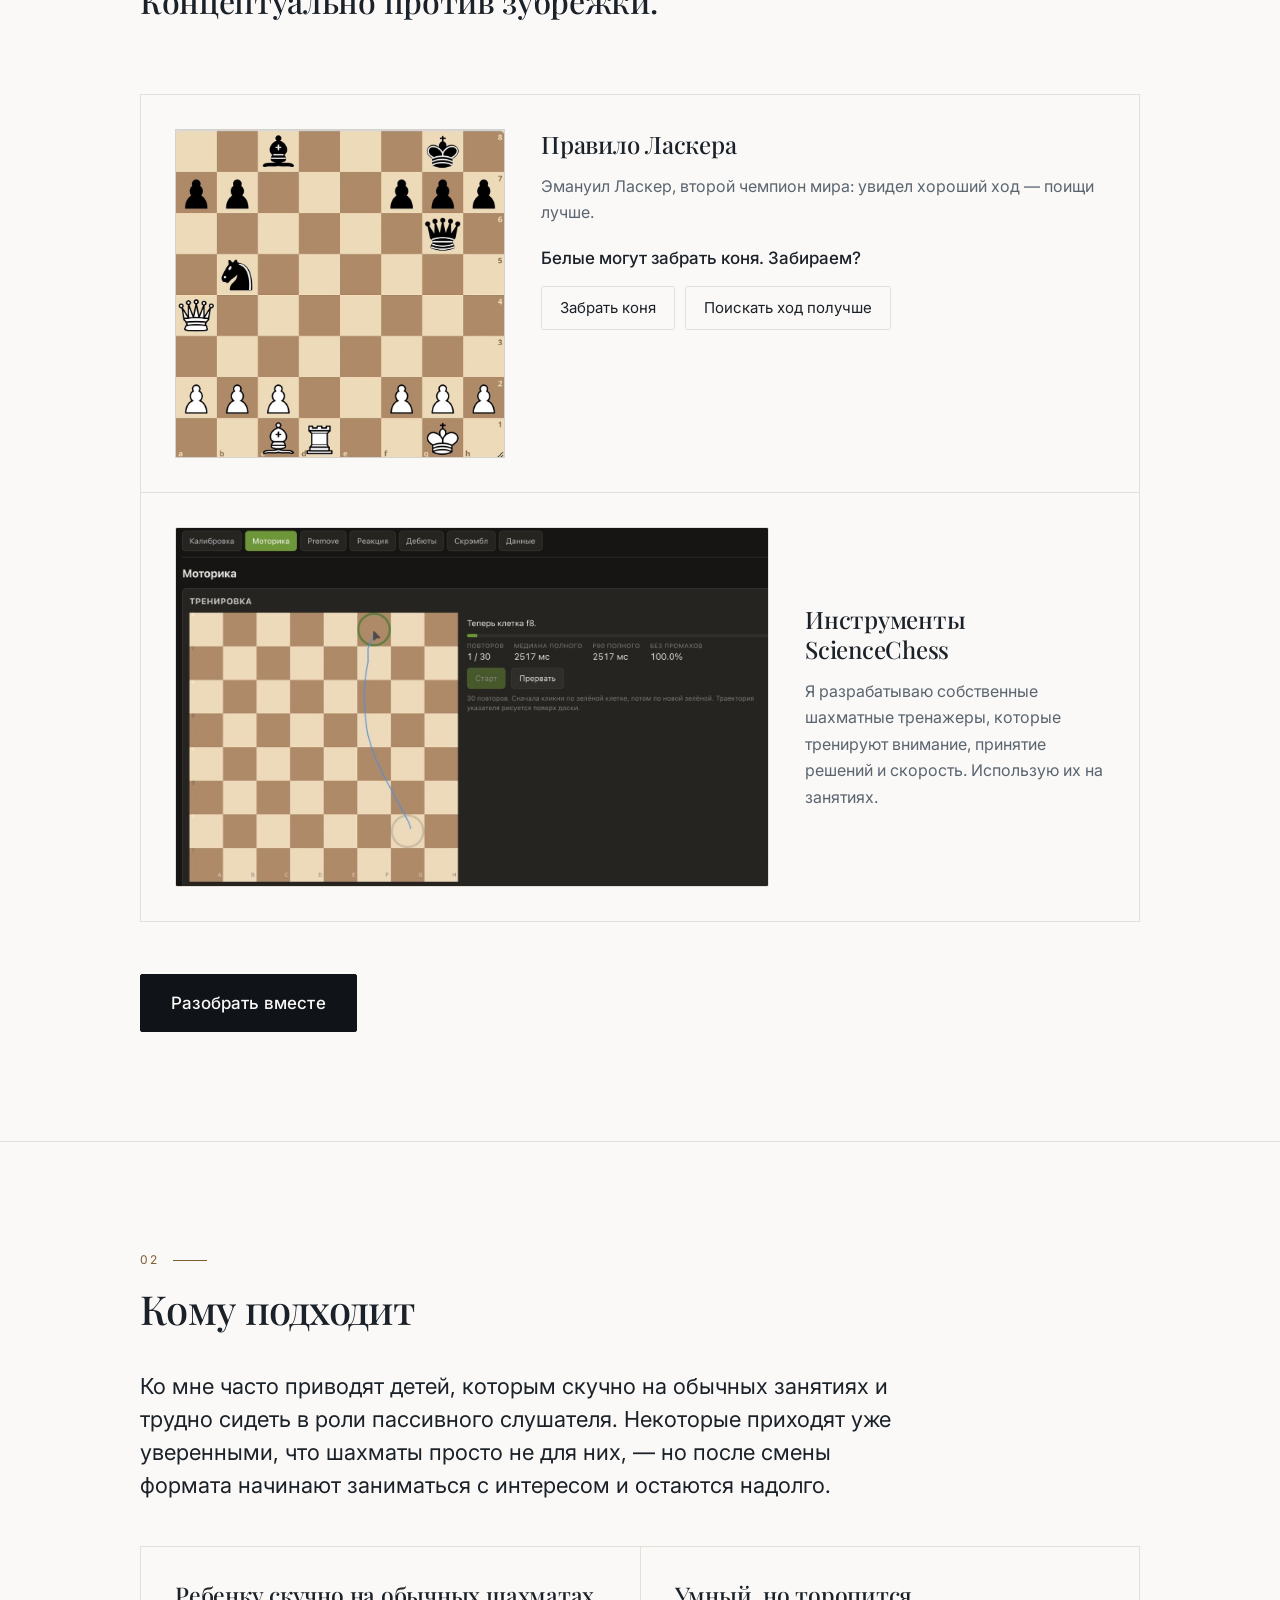
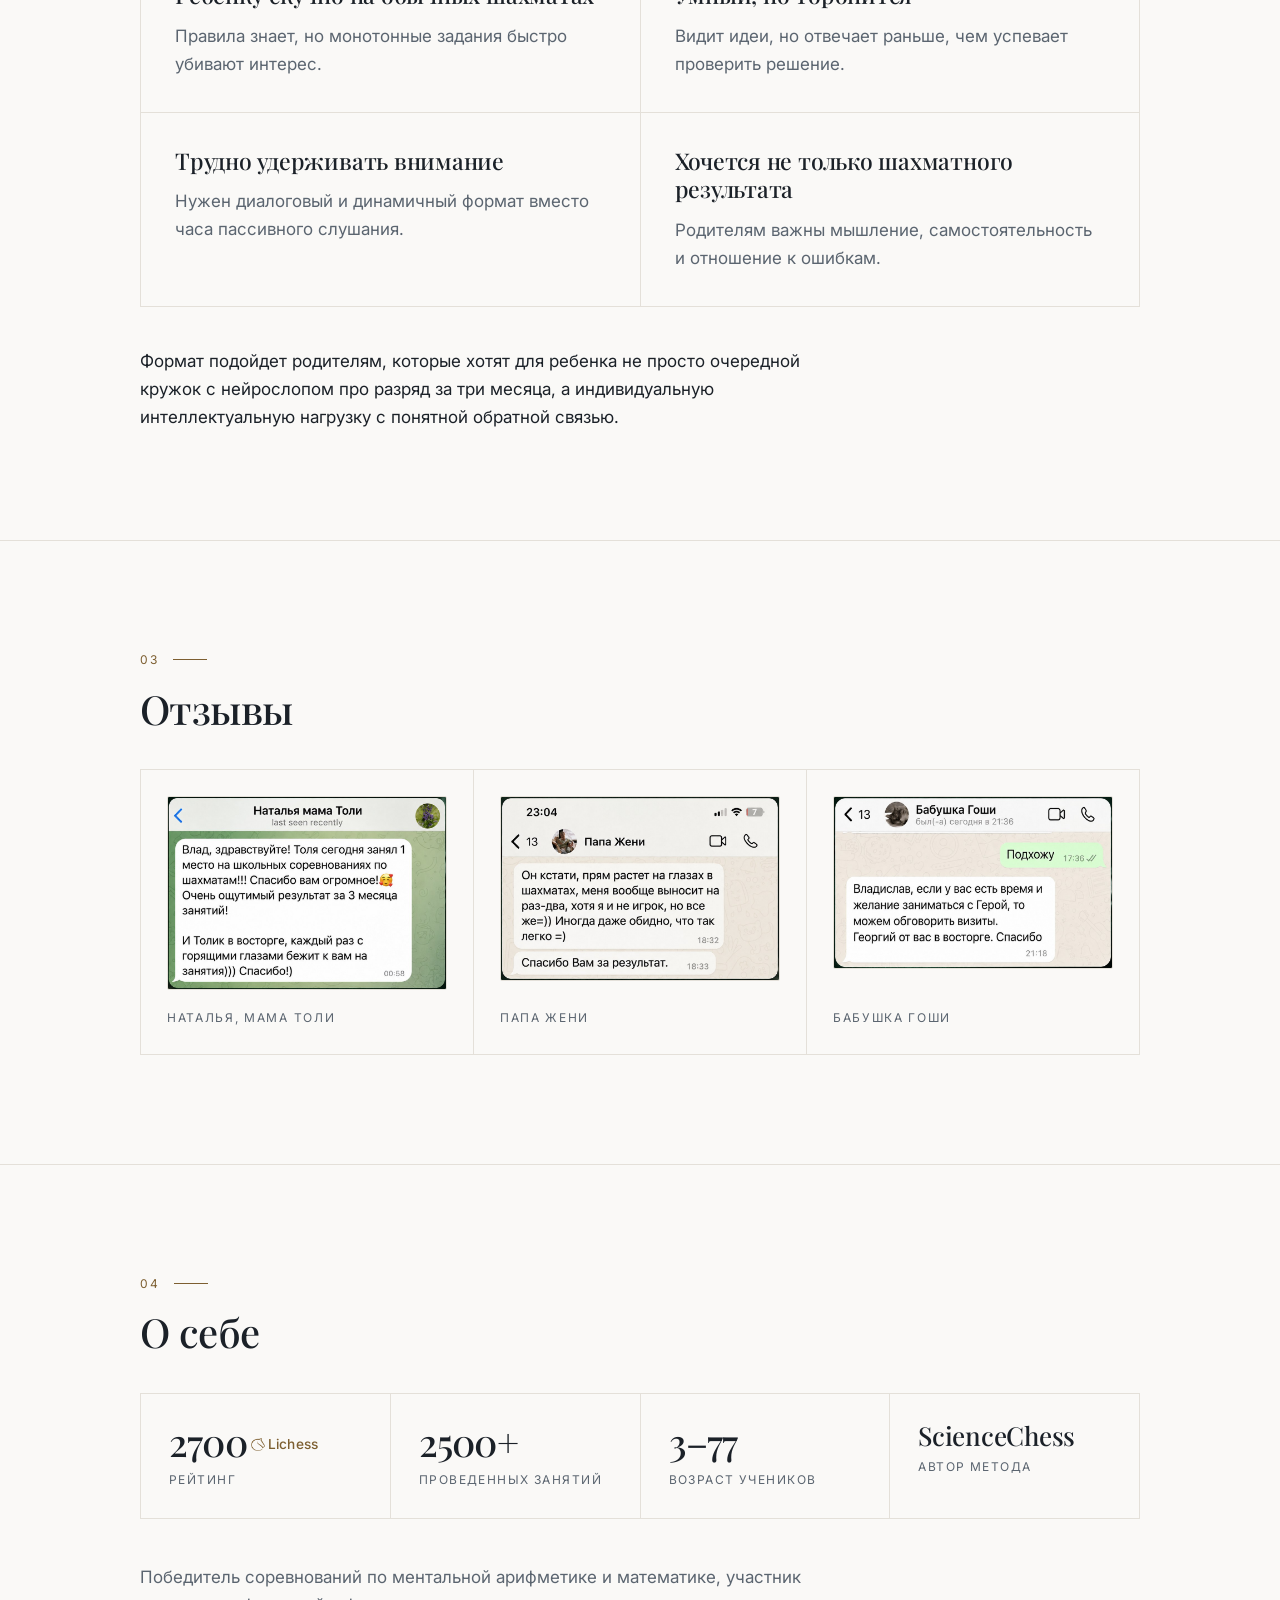
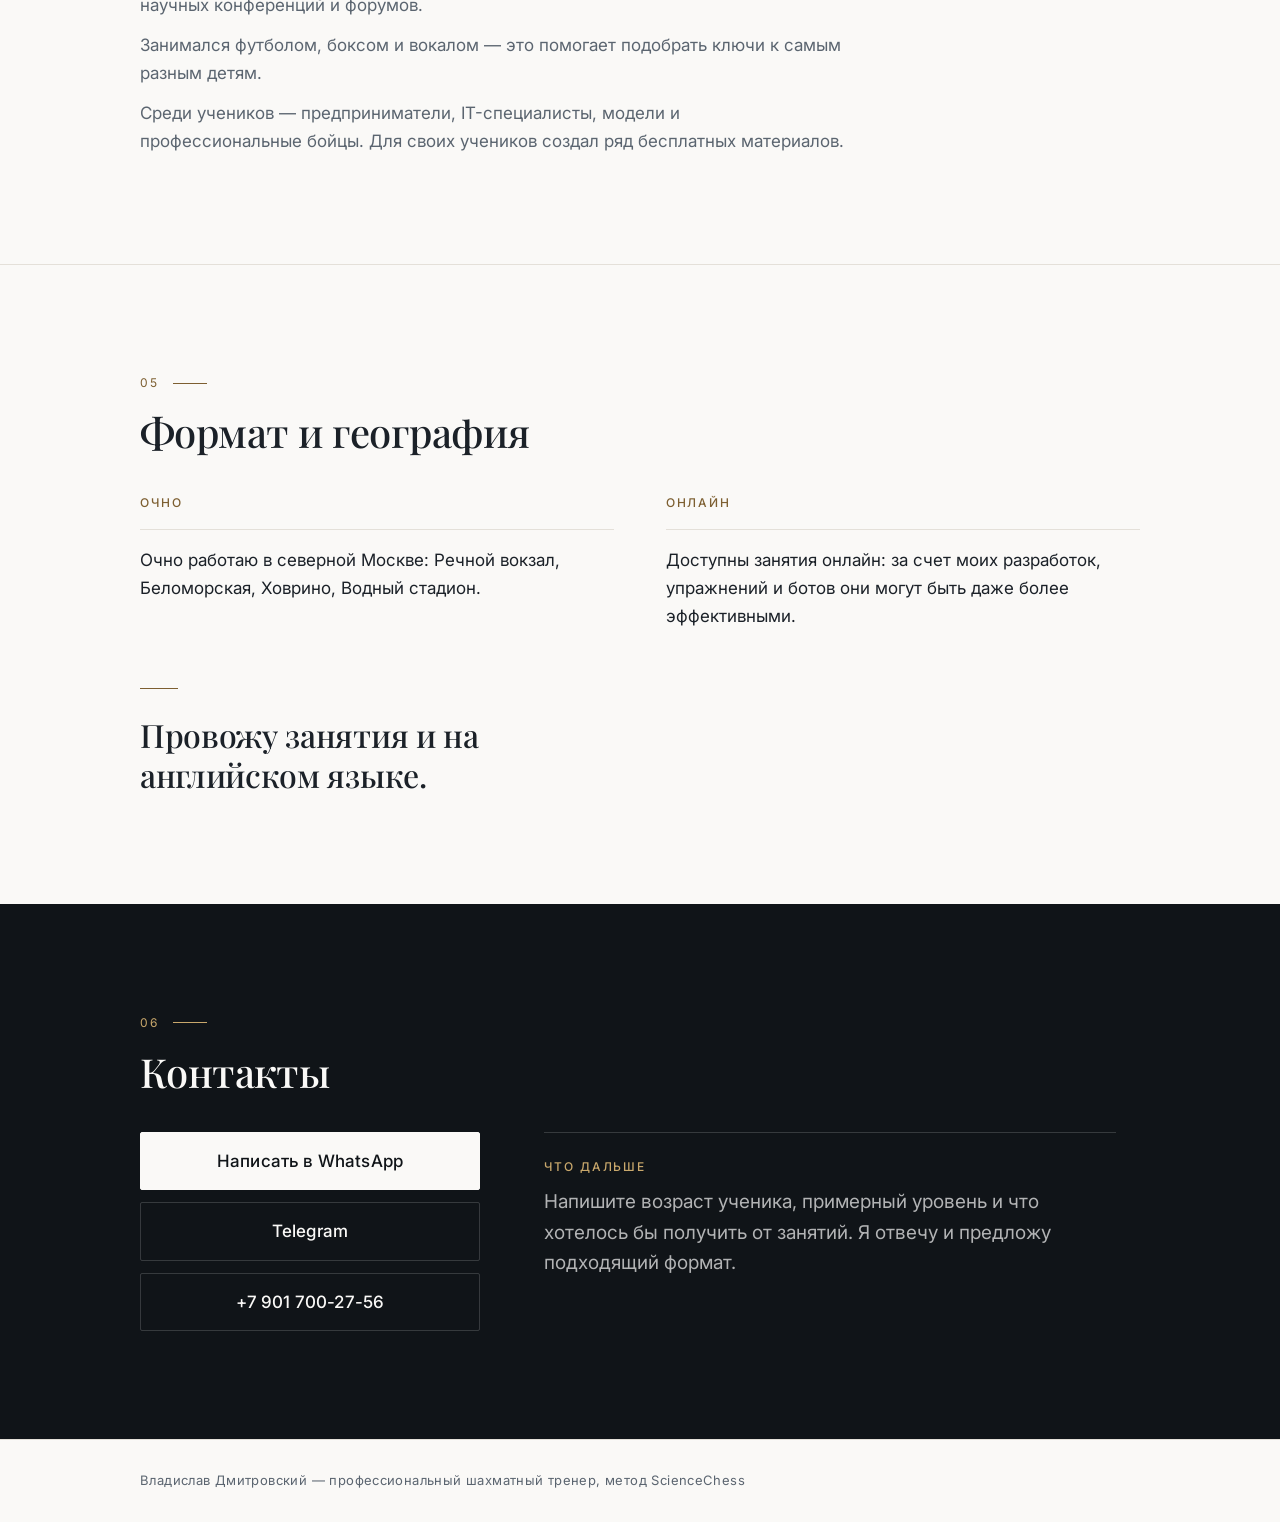
==== commit a48d4eb0: "Добавлена ссылка на тренажёр (Lab) в меню <a href="lab/"> в главном меню, сразу после «Метод» — Lab " ====
--- a/index.html
+++ b/index.html
@@ -429,6 +429,7 @@
     </div>
     <nav class="nav" aria-label="Разделы страницы">
       <a href="#how">Метод</a>
+      <a id="link-lab" href="lab/" target="_blank" rel="noopener">Тренажёр</a>
       <a href="#who">Кому подходит</a>
       <a href="#reviews">Отзывы</a>
       <a href="#format">Формат</a>
@@ -937,6 +938,7 @@
 [
   ["hero-cta", "hero_cta_click"],
   ["mid-cta", "mid_cta_click"],
+  ["link-lab", "lab_click"],
   ["link-wa", "whatsapp_click"],
   ["link-wa-mobile", "mobile_whatsapp_click"],
   ["link-tg", "telegram_click"],
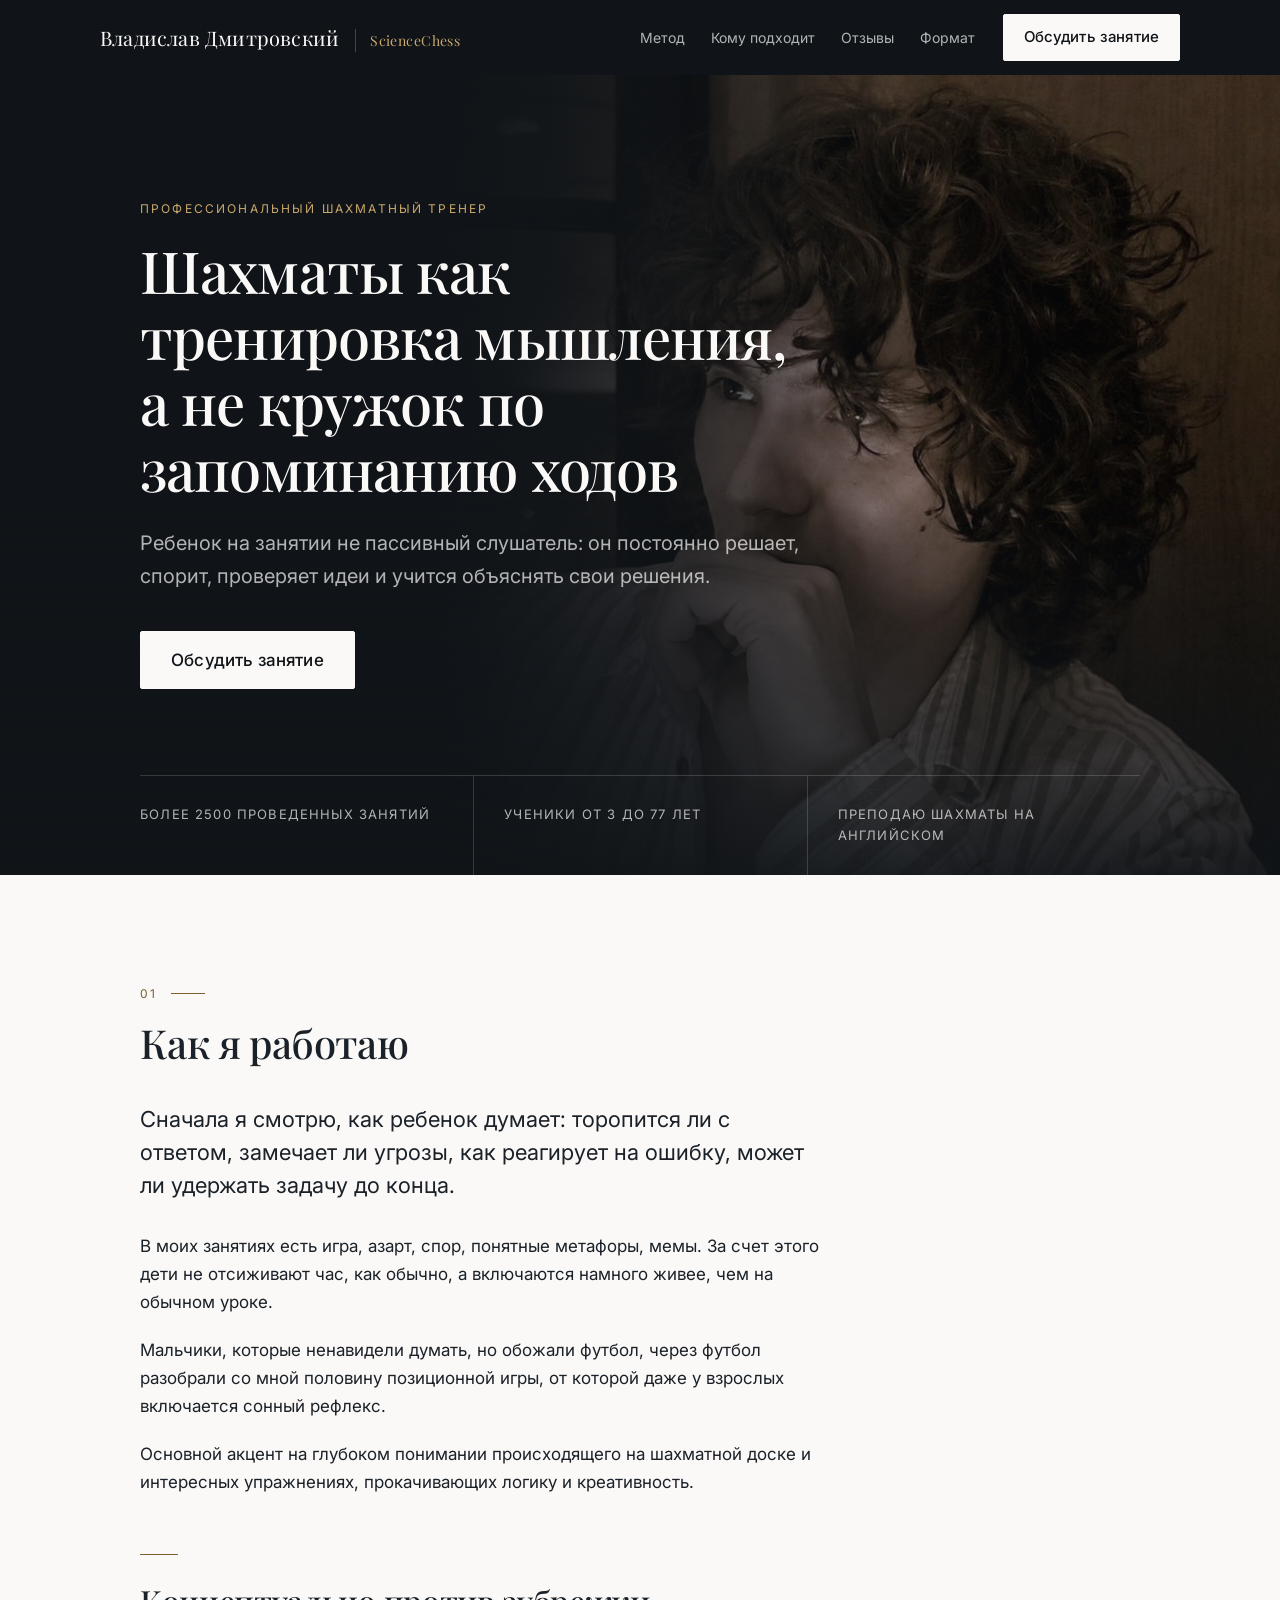
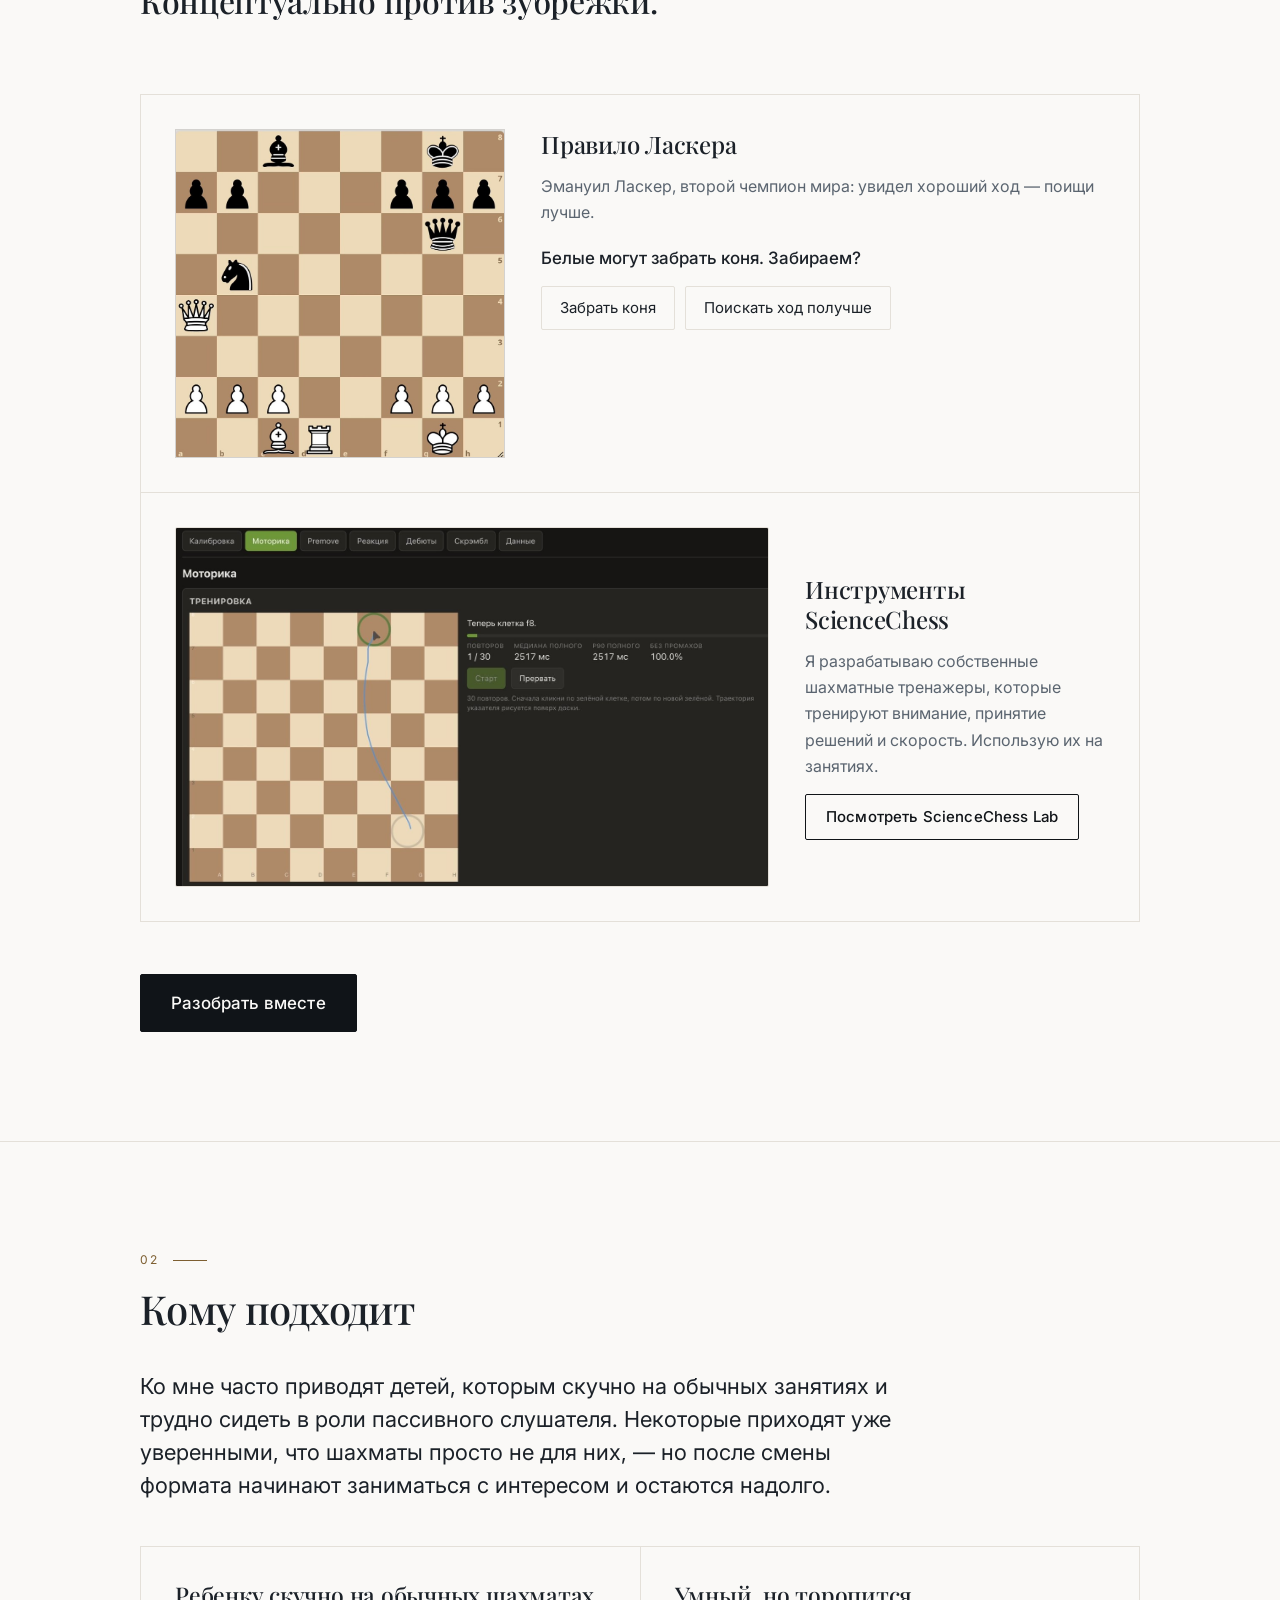
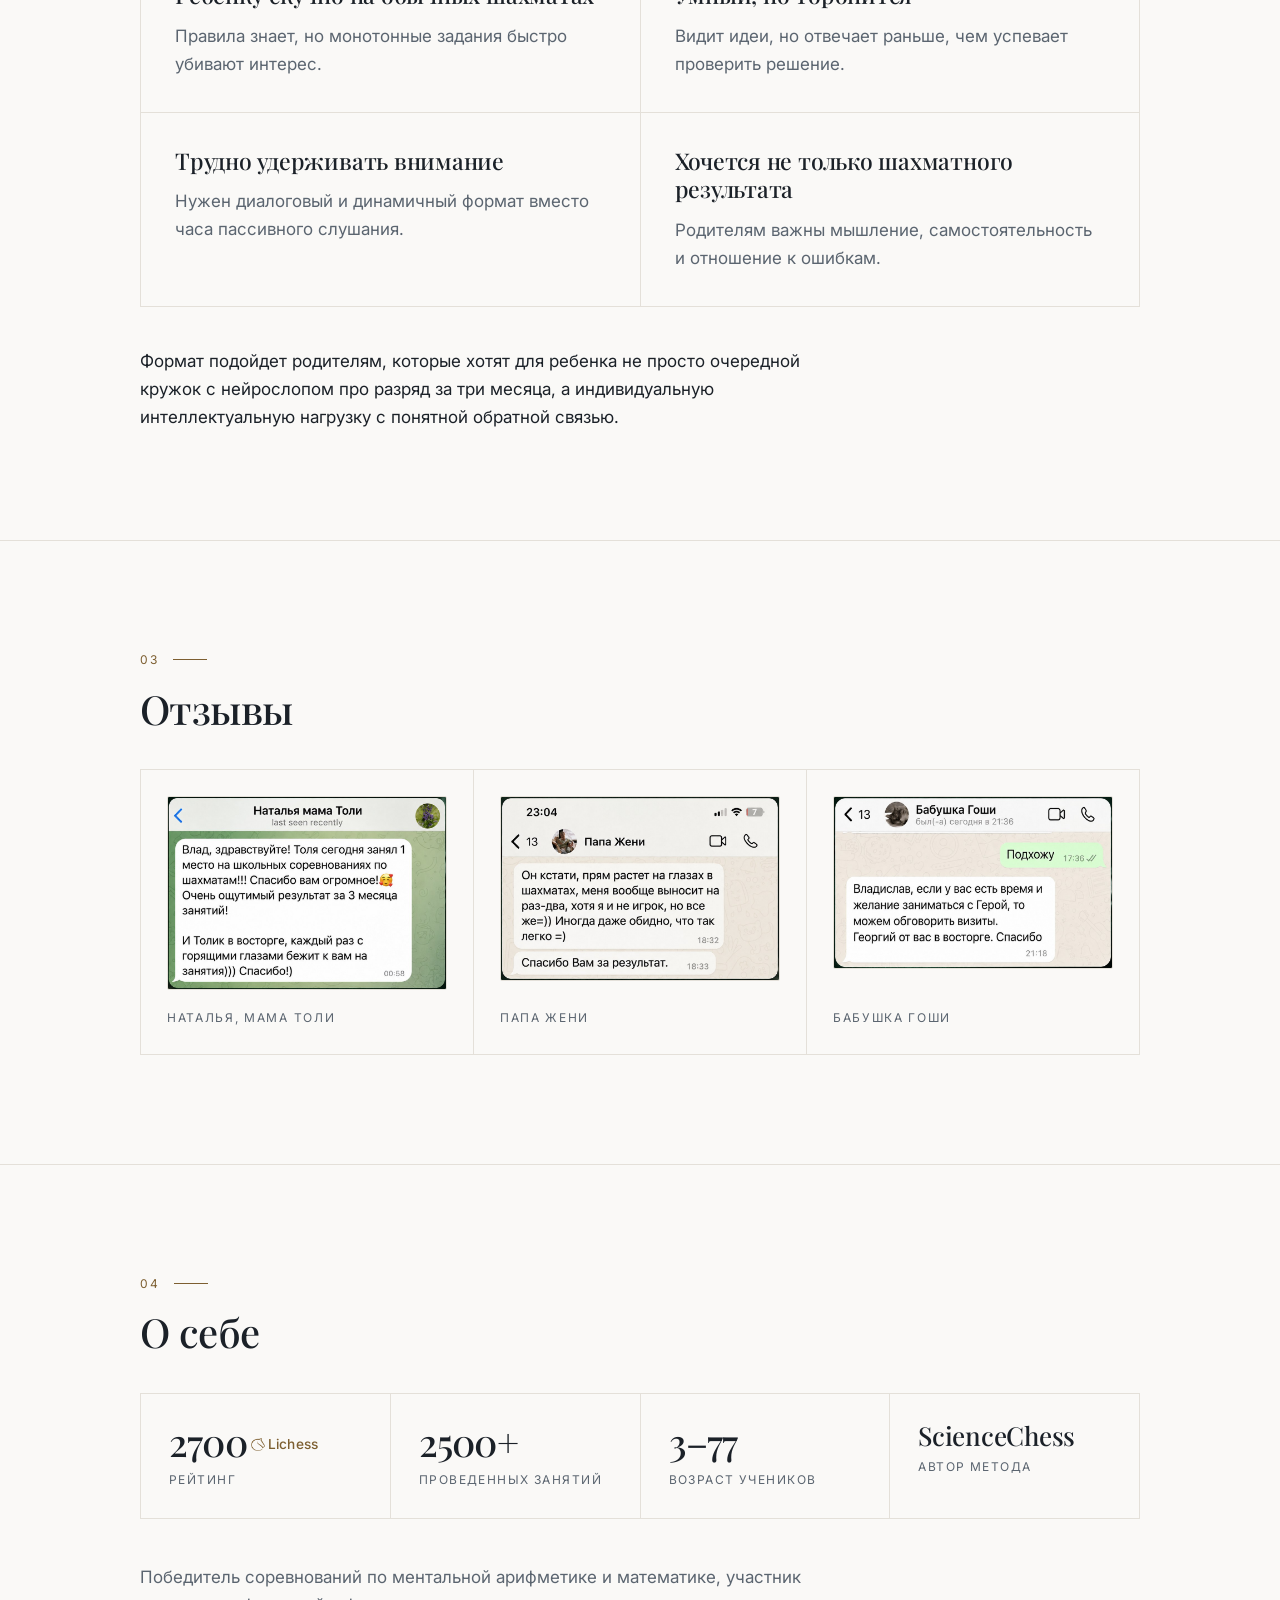
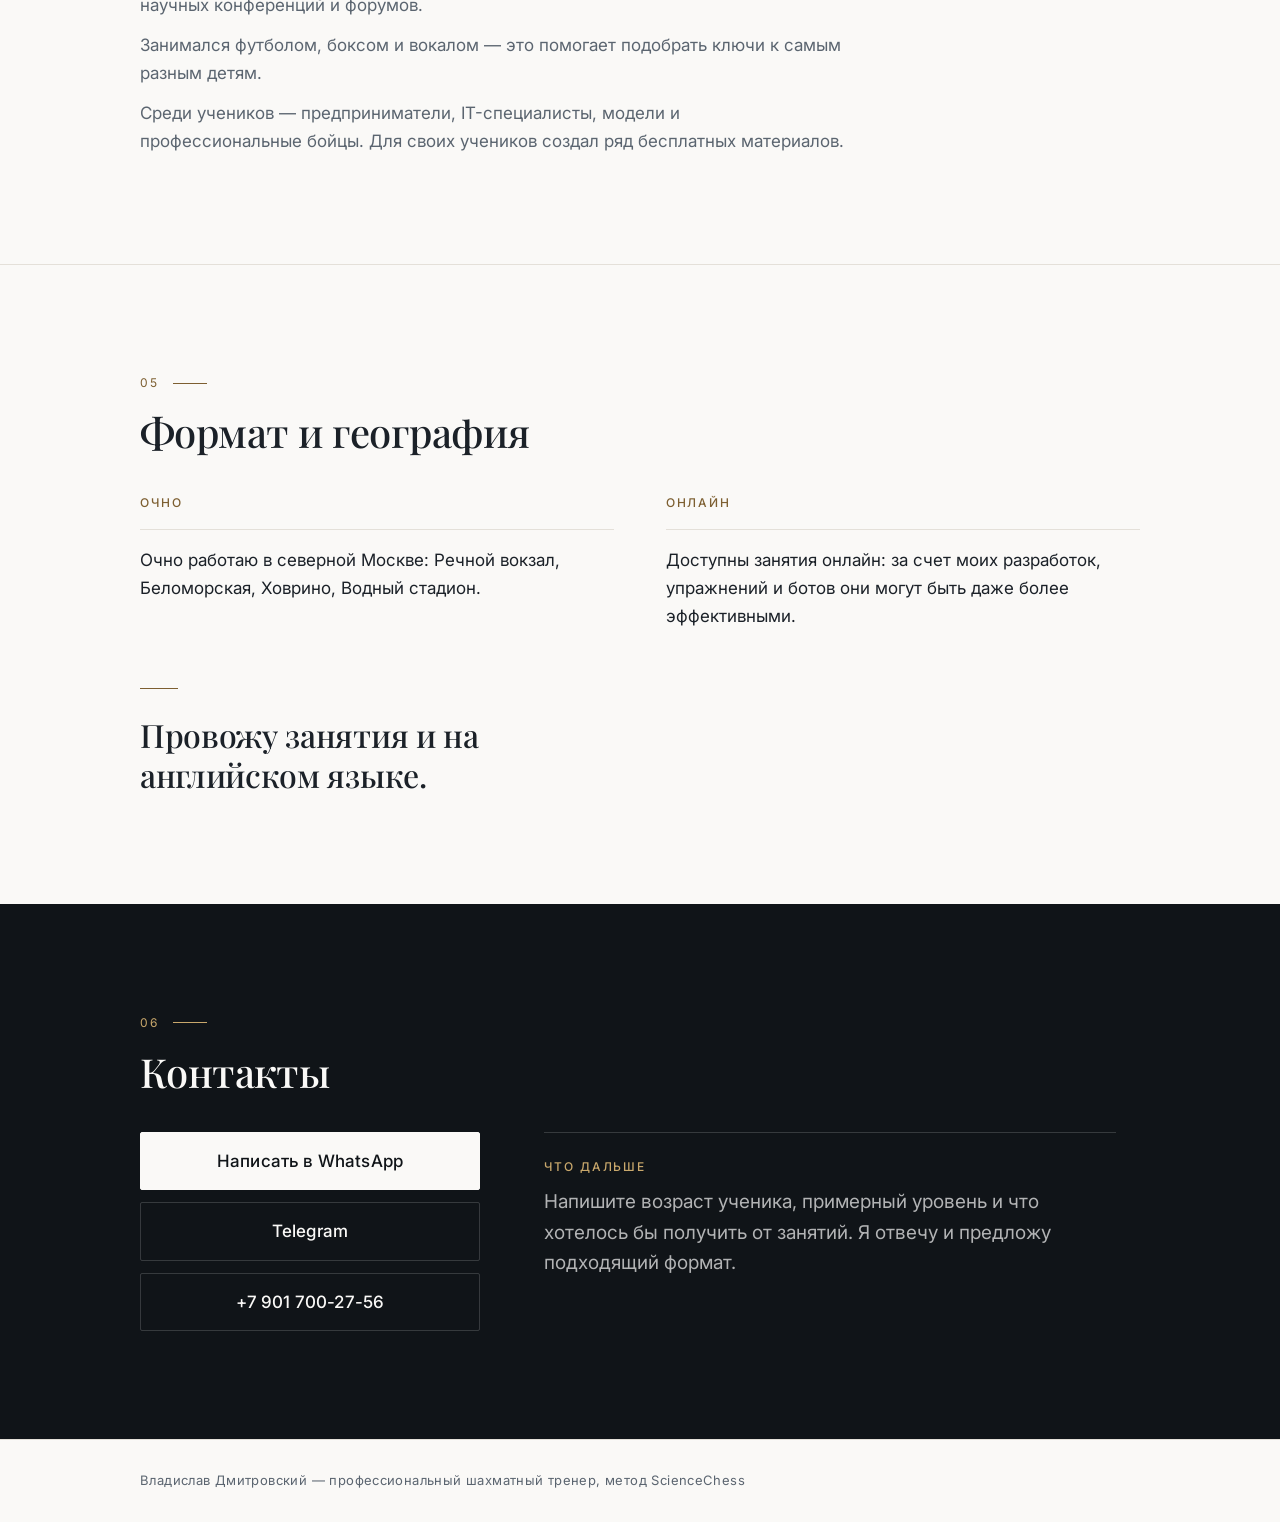
==== commit 425d20ec: "Убрать Lab из верхнего меню, добавить вторичную кнопку в блок «Инструменты ScienceChess» Ссылка на L" ====
--- a/index.html
+++ b/index.html
@@ -429,7 +429,6 @@
     </div>
     <nav class="nav" aria-label="Разделы страницы">
       <a href="#how">Метод</a>
-      <a id="link-lab" href="lab/" target="_blank" rel="noopener">Тренажёр</a>
       <a href="#who">Кому подходит</a>
       <a href="#reviews">Отзывы</a>
       <a href="#format">Формат</a>
@@ -500,6 +499,7 @@
           <div class="demo-body">
             <h3>Инструменты ScienceChess</h3>
             <p class="demo-intro">Я разрабатываю собственные шахматные тренажеры, которые тренируют внимание, принятие решений и скорость. Использую их на занятиях.</p>
+            <p class="tool-cta"><a class="btn btn-outline btn-sm" id="link-lab" href="lab/" target="_blank" rel="noopener">Посмотреть ScienceChess Lab</a></p>
           </div>
         </div>
       </div>
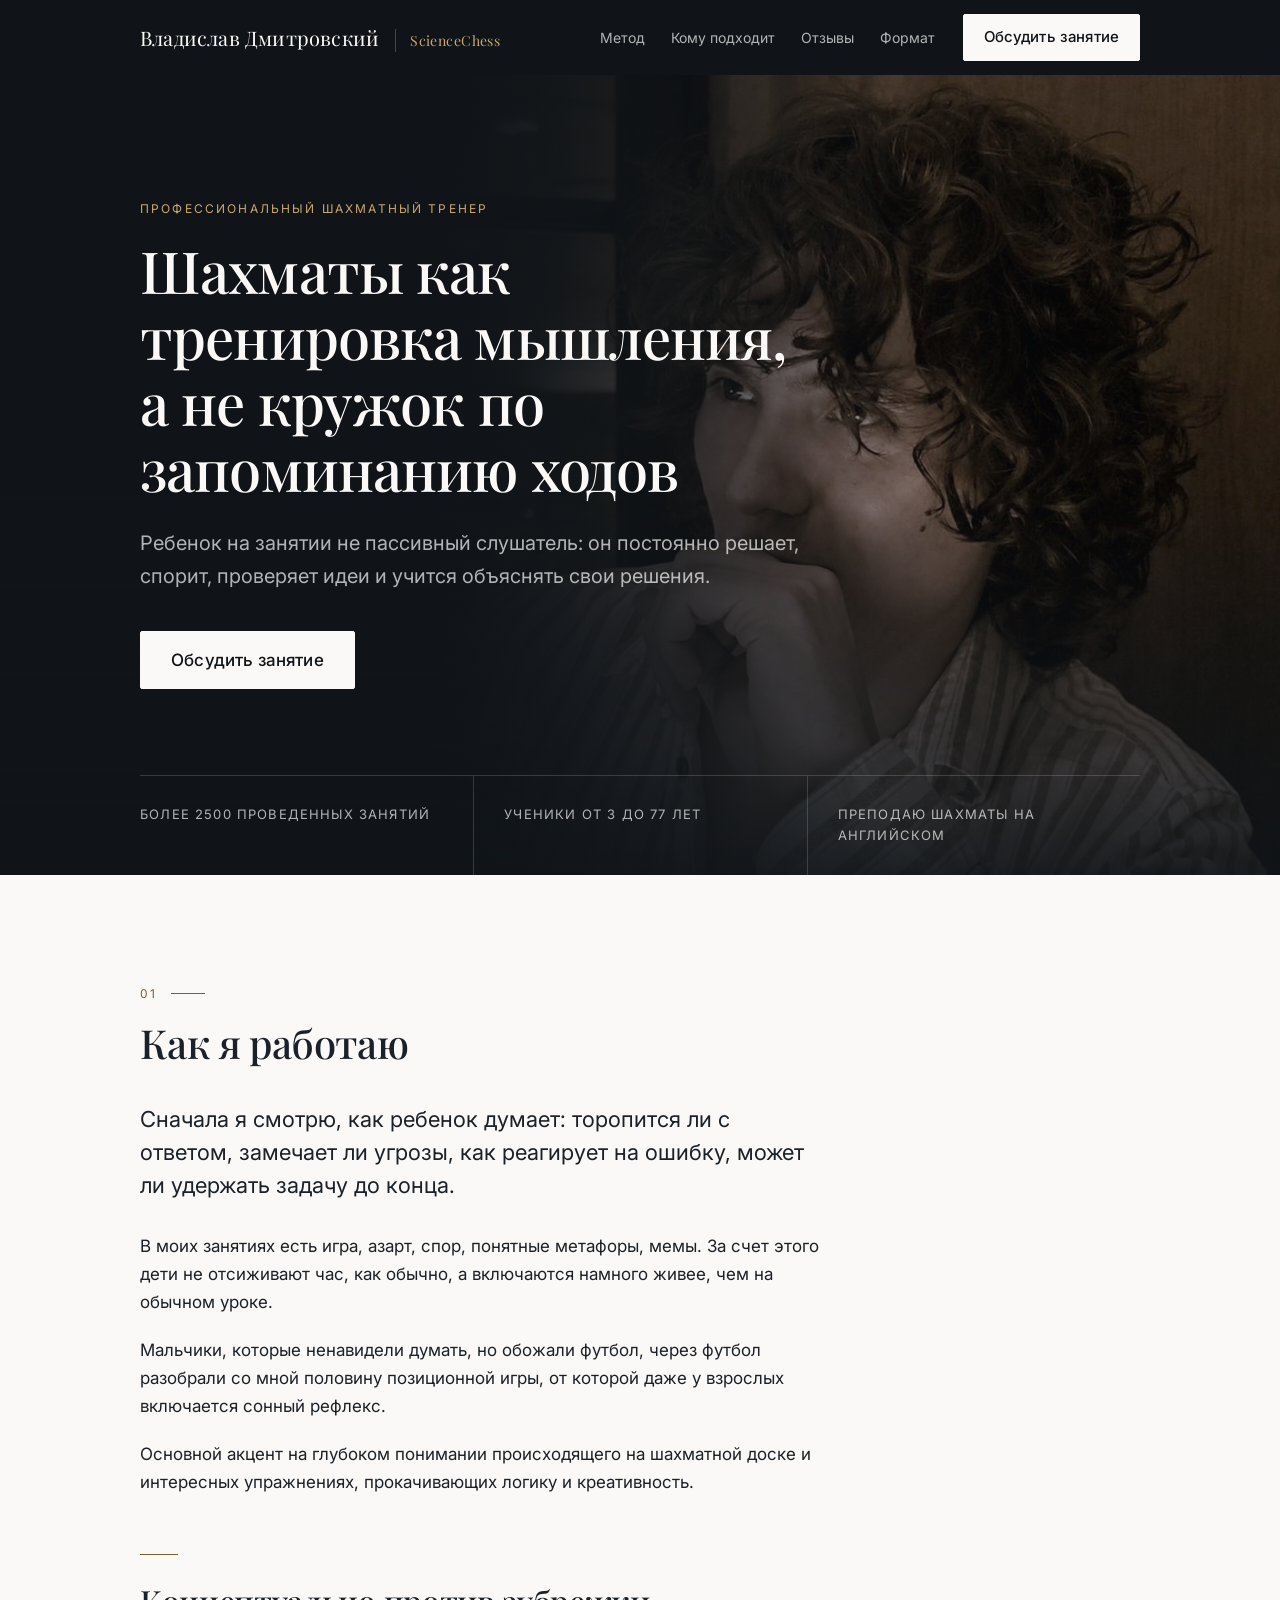
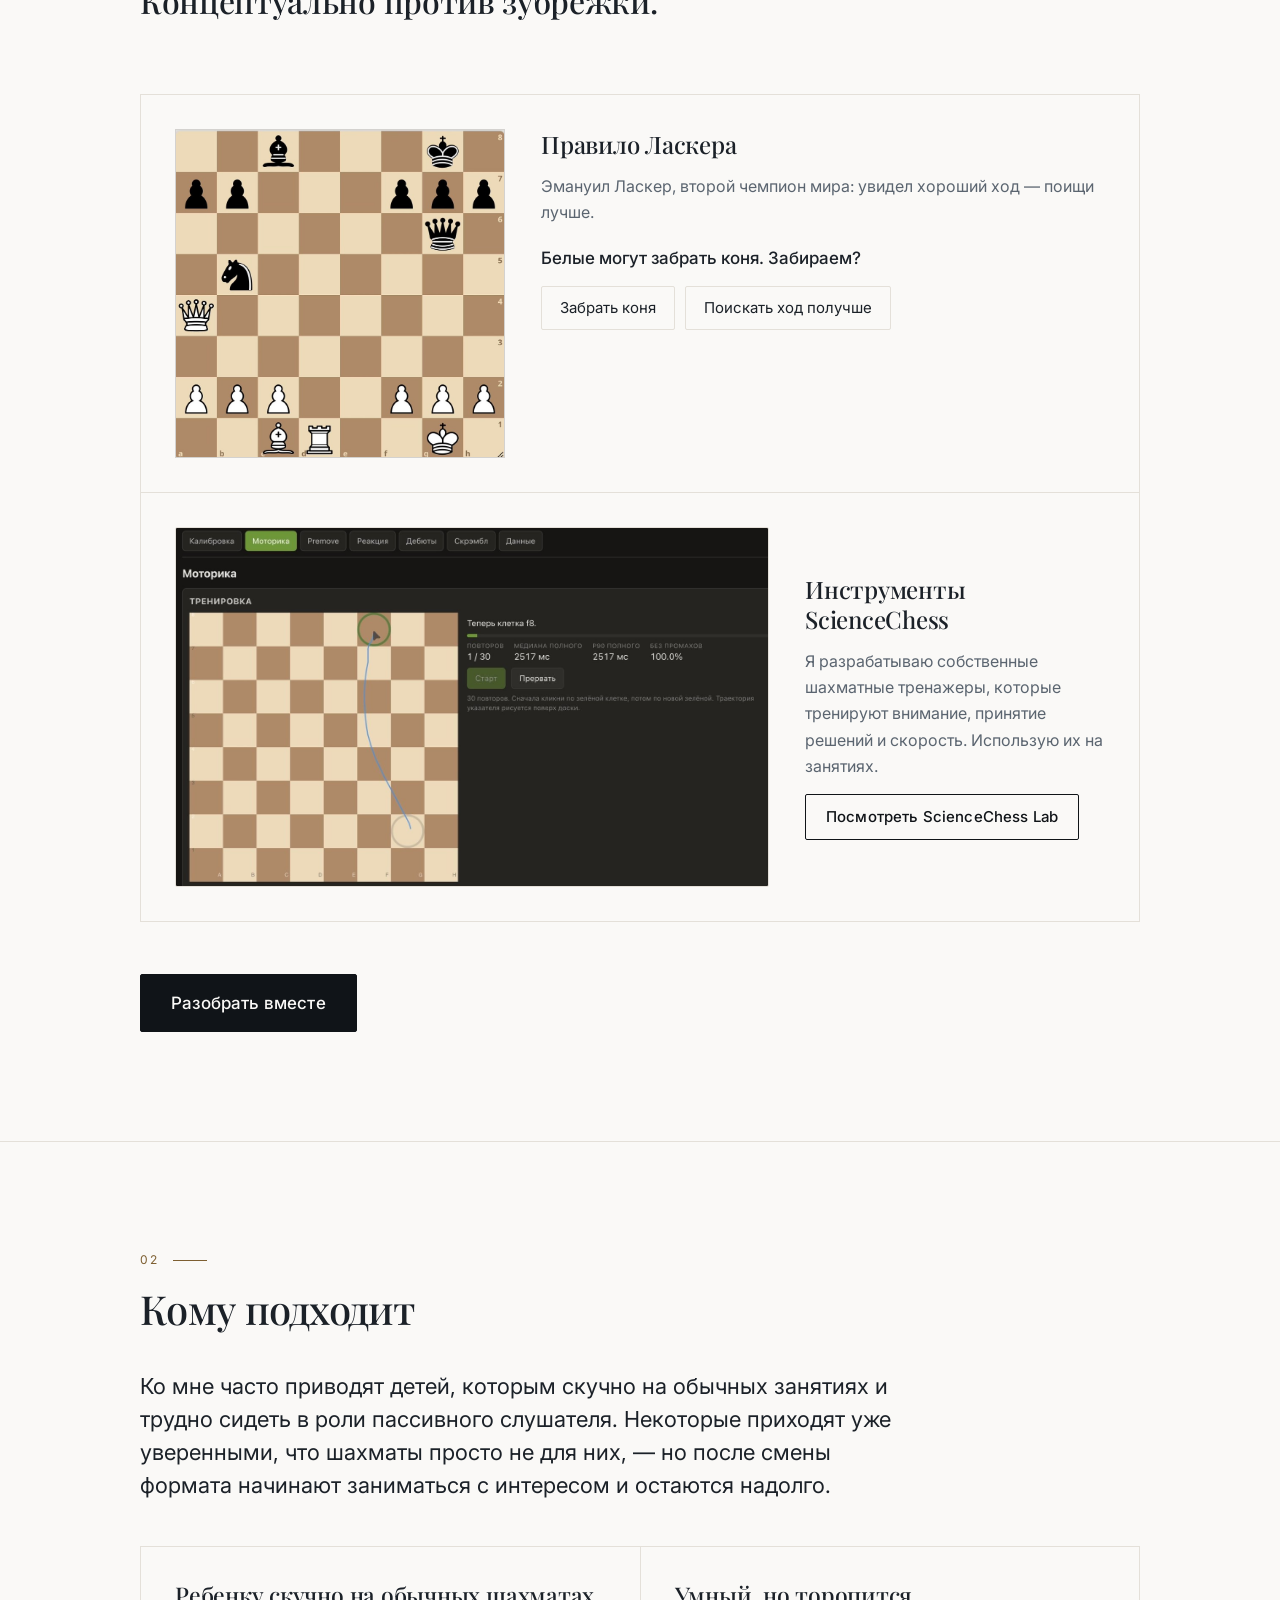
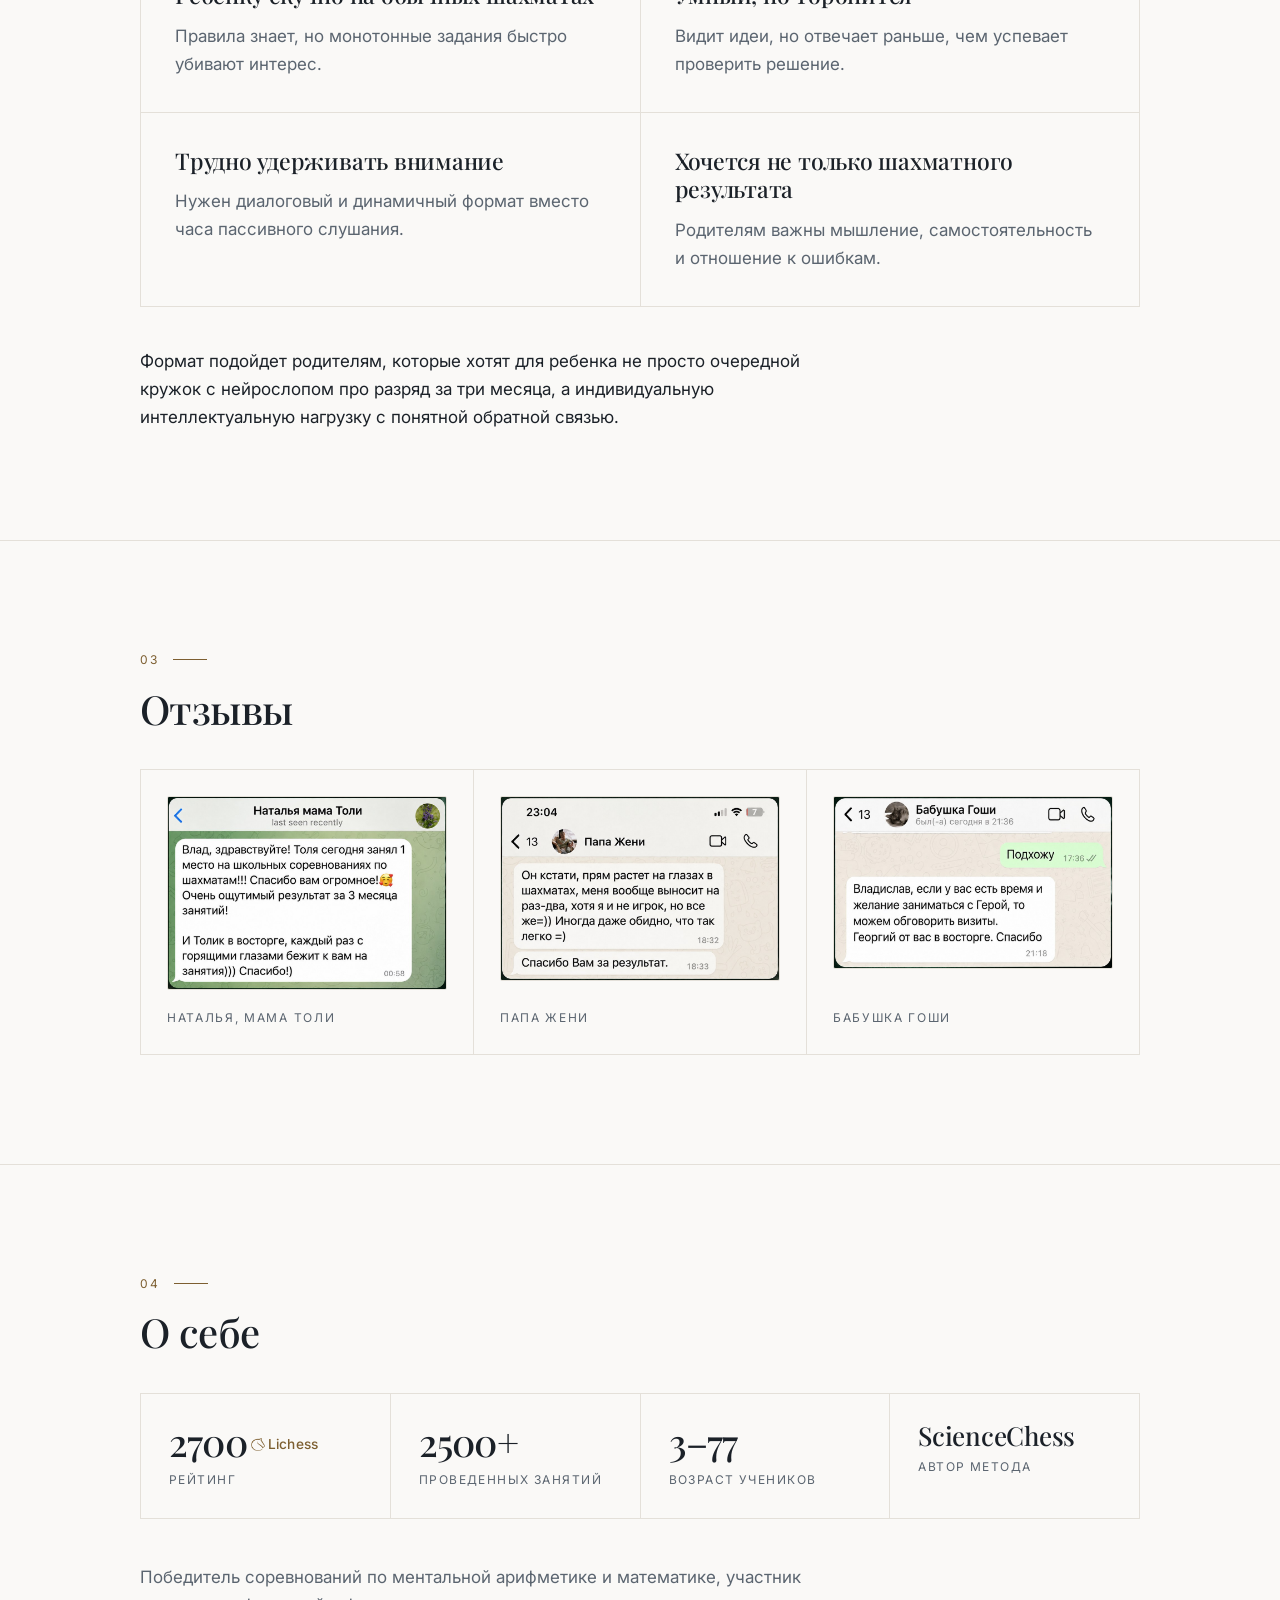
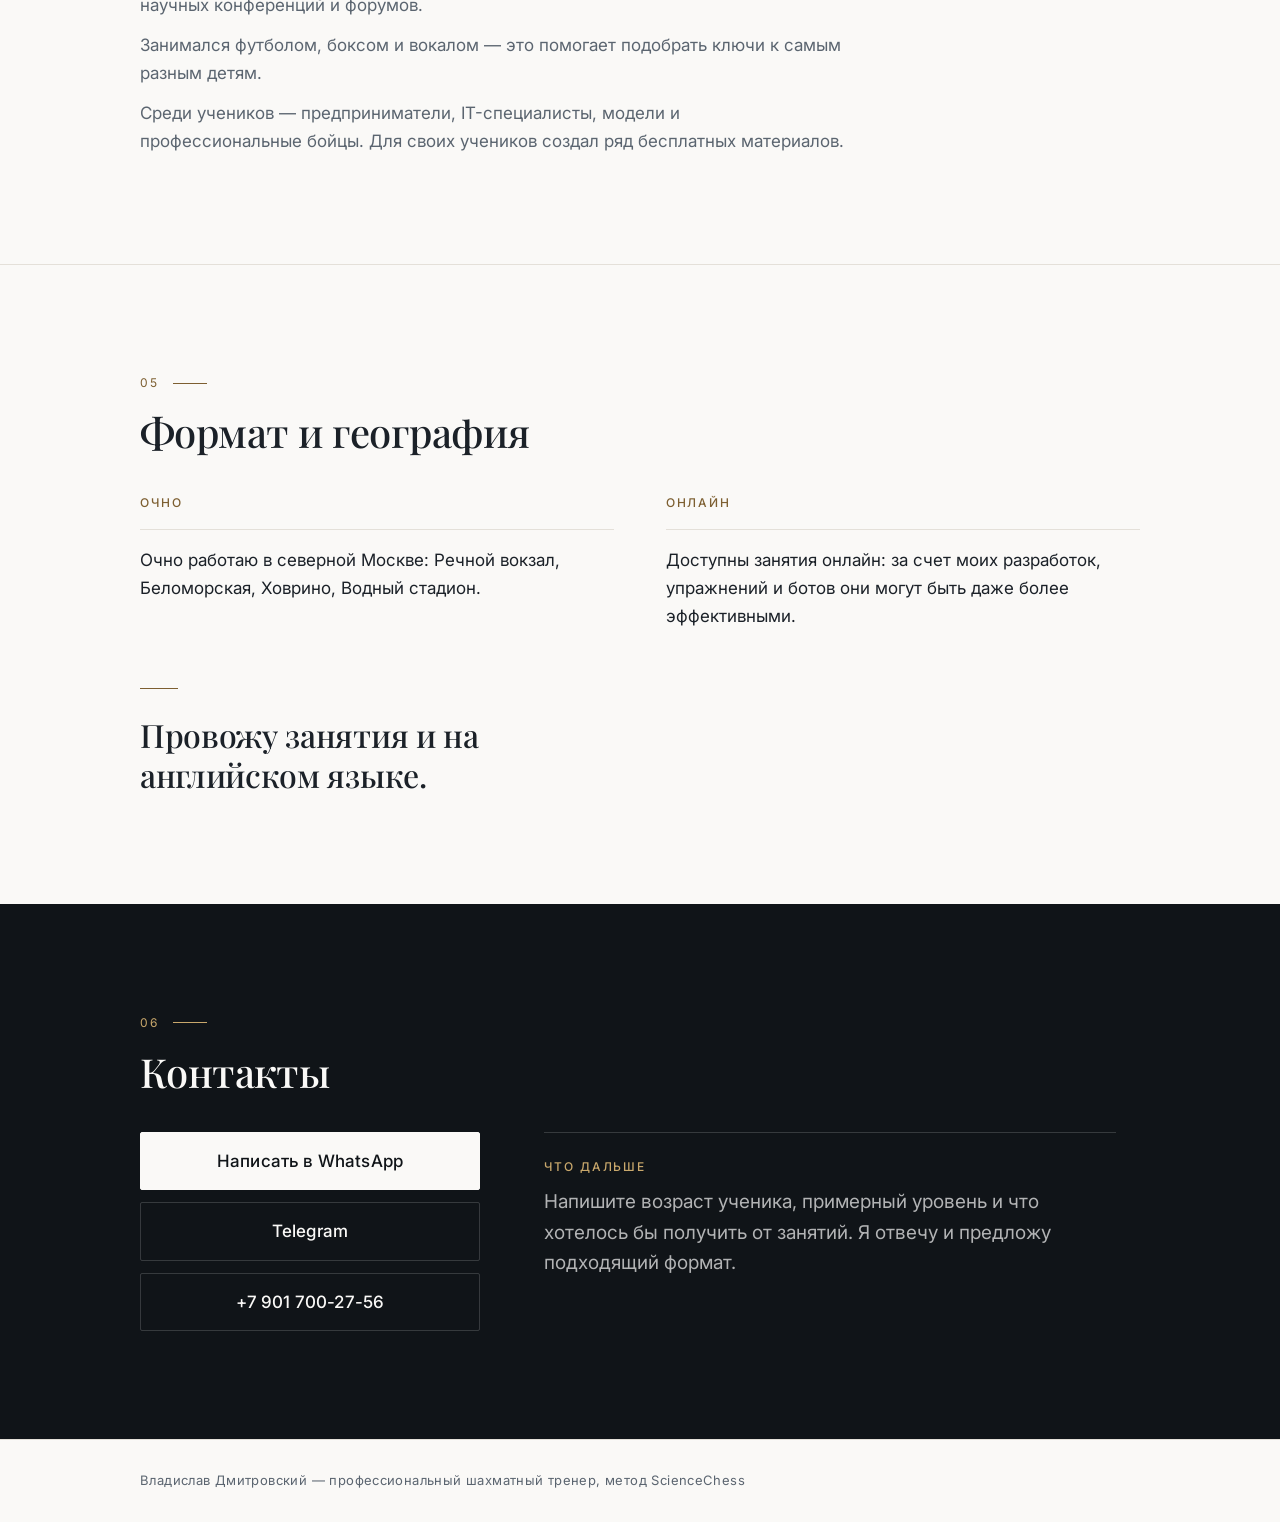
==== commit ee7d443d: "Publish updated Lab with glowing motorics trace and reliability fixes" ====
--- a/index.html
+++ b/index.html
@@ -122,7 +122,7 @@
 .site-header{background:var(--ink);color:var(--paper)}
 .header-in{
   display:flex;align-items:center;gap:12px 28px;flex-wrap:nowrap;
-  padding:12px 0;min-height:56px;
+  padding-top:12px;padding-bottom:12px;min-height:56px;
 }
 .brand{display:flex;align-items:baseline;margin-right:auto;min-width:0}
 .brand-top{display:flex;align-items:baseline;gap:clamp(10px,2.6vw,16px)}
@@ -138,7 +138,7 @@
 .header-cta{display:none}
 @media(min-width:760px){
   .site-header{position:sticky;top:0;z-index:20}
-  .header-in{padding:14px 0}
+  .header-in{padding-top:14px;padding-bottom:14px}
   .header-cta{display:inline-flex}
 }
 @media(min-width:940px){
